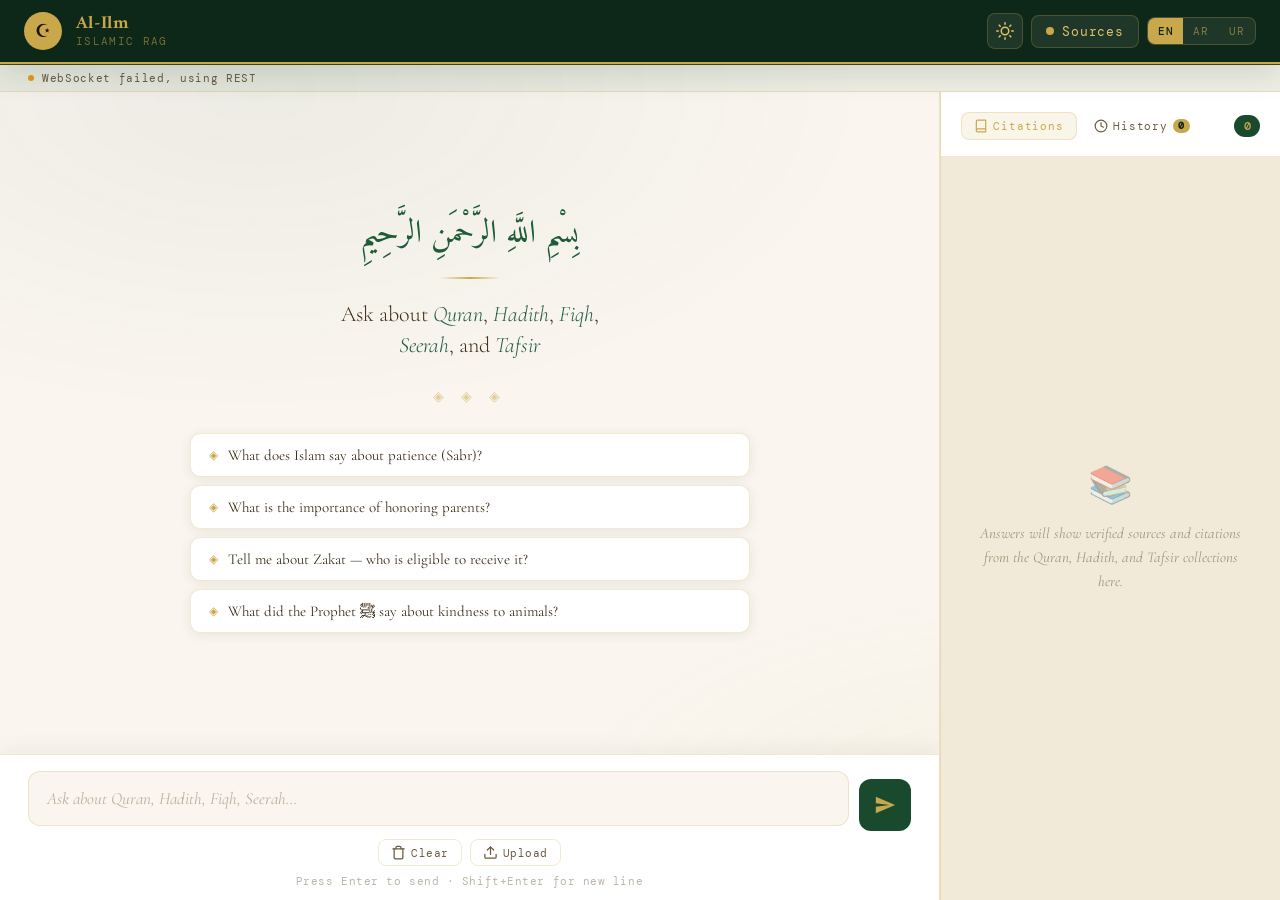
==== frontend/index.html @ 9ed4135e "Complete project fix: all bugs resolved, deploy-ready Backend fixes: - Fix state.py: add missing 'ro" ====
<!DOCTYPE html>
<html lang="en" data-theme="light">
<head>
  <meta charset="UTF-8" />
  <meta name="viewport" content="width=device-width, initial-scale=1.0" />
  <title>Al-Ilm — Islamic Knowledge RAG</title>
  <meta name="description" content="AI-powered Islamic knowledge chatbot grounded in Quran, Hadith, and trusted scholarly sources." />
  <link rel="preconnect" href="https://fonts.googleapis.com" />
  <link rel="preconnect" href="https://fonts.gstatic.com" crossorigin />
  <link href="https://fonts.googleapis.com/css2?family=Amiri:ital,wght@0,400;0,700;1,400&family=Cormorant+Garamond:ital,wght@0,300;0,400;0,500;0,600;0,700;1,300;1,400;1,500&family=DM+Mono:wght@300;400;500&display=swap" rel="stylesheet" />
  <link rel="stylesheet" href="css/style.css" />
</head>
<body>

  <!-- ═══════════════ TOPBAR ═══════════════ -->
  <header class="topbar" role="banner">
    <div class="logo">
      <div class="logo-icon" aria-hidden="true">☪</div>
      <div class="logo-text">
        <span class="logo-main">Al-Ilm</span>
        <span class="logo-sub">Islamic RAG</span>
      </div>
    </div>

    <div class="topbar-right">
      <!-- Dark Mode Toggle -->
      <button class="theme-btn" id="themeToggle" aria-label="Toggle dark mode" title="Toggle theme">
        <svg class="theme-icon-sun" width="18" height="18" viewBox="0 0 24 24" fill="none" stroke="currentColor" stroke-width="2" stroke-linecap="round" stroke-linejoin="round">
          <circle cx="12" cy="12" r="5"/><line x1="12" y1="1" x2="12" y2="3"/><line x1="12" y1="21" x2="12" y2="23"/><line x1="4.22" y1="4.22" x2="5.64" y2="5.64"/><line x1="18.36" y1="18.36" x2="19.78" y2="19.78"/><line x1="1" y1="12" x2="3" y2="12"/><line x1="21" y1="12" x2="23" y2="12"/><line x1="4.22" y1="19.78" x2="5.64" y2="18.36"/><line x1="18.36" y1="5.64" x2="19.78" y2="4.22"/>
        </svg>
        <svg class="theme-icon-moon" width="18" height="18" viewBox="0 0 24 24" fill="none" stroke="currentColor" stroke-width="2" stroke-linecap="round" stroke-linejoin="round" style="display:none">
          <path d="M21 12.79A9 9 0 1 1 11.21 3 7 7 0 0 0 21 12.79z"/>
        </svg>
      </button>

      <!-- Sources Toggle -->
      <button class="sources-toggle-btn" id="sourcesToggleBtn" onclick="toggleSources()" aria-label="Toggle sources panel">
        <span class="sources-dot"></span>
        Sources
      </button>

      <!-- Language Toggle -->
      <div class="lang-toggle" role="group" aria-label="Language selection">
        <button class="lang-btn active" onclick="setLang('en', this)" data-lang="en">EN</button>
        <button class="lang-btn" onclick="setLang('ar', this)" data-lang="ar">AR</button>
        <button class="lang-btn" onclick="setLang('ur', this)" data-lang="ur">UR</button>
      </div>
    </div>
  </header>

  <!-- ═══════════════ SOURCES PANEL ═══════════════ -->
  <div class="sources-panel" id="sourcesPanel">
    <div class="sources-inner">
      <span class="sources-label">Sources</span>
      <label class="source-chip"><input type="checkbox" id="src-quran" checked /><span>Quran</span></label>
      <label class="source-chip"><input type="checkbox" id="src-bukhari" checked /><span>Bukhari</span></label>
      <label class="source-chip"><input type="checkbox" id="src-muslim" /><span>Muslim</span></label>
      <label class="source-chip"><input type="checkbox" id="src-dawud" /><span>Abu Dawud</span></label>
      <label class="source-chip"><input type="checkbox" id="src-tirmidhi" /><span>Tirmidhi</span></label>
      <label class="source-chip"><input type="checkbox" id="src-nasai" /><span>Nasai</span></label>
      <label class="source-chip"><input type="checkbox" id="src-ibnmajah" /><span>Ibn Majah</span></label>
      <label class="source-chip"><input type="checkbox" id="src-tafsir" /><span>Tafsir</span></label>
    </div>
  </div>

  <!-- ═══════════════ STATUS BAR ═══════════════ -->
  <div class="status-bar" id="statusBar">
    <span class="status-dot" id="statusDot"></span>
    <span id="statusText">Connecting to backend…</span>
  </div>

  <!-- ═══════════════ MAIN LAYOUT ═══════════════ -->
  <main class="main">
    <!-- ────── CHAT AREA ────── -->
    <section class="chat-area" aria-label="Chat">
      <div class="chat-messages" id="chatMessages">
        <!-- WELCOME SCREEN -->
        <div class="welcome" id="welcomeScreen">
          <div class="welcome-bismillah">بِسْمِ اللَّهِ الرَّحْمَنِ الرَّحِيمِ</div>
          <div class="welcome-divider"></div>
          <h1 class="welcome-title">
            Ask about <em>Quran</em>, <em>Hadith</em>, <em>Fiqh</em>,<br />
            <em>Seerah</em>, and <em>Tafsir</em>
          </h1>
          <div class="ornament">◈ ◈ ◈</div>

          <div class="welcome-examples">
            <button class="example-q" onclick="useExample(this)">What does Islam say about patience (Sabr)?</button>
            <button class="example-q" onclick="useExample(this)">What is the importance of honoring parents?</button>
            <button class="example-q" onclick="useExample(this)">Tell me about Zakat — who is eligible to receive it?</button>
            <button class="example-q" onclick="useExample(this)">What did the Prophet ﷺ say about kindness to animals?</button>
          </div>
        </div>
      </div>

      <!-- INPUT AREA -->
      <div class="input-area">
        <div class="input-row">
          <div class="input-wrap">
            <textarea id="queryInput" rows="1" placeholder="Ask about Quran, Hadith, Fiqh, Seerah…" onkeydown="handleKey(event)" aria-label="Your question"></textarea>
          </div>
          <button class="send-btn" onclick="sendQuery()" aria-label="Send question">
            <svg viewBox="0 0 24 24" aria-hidden="true"><path d="M2.01 21L23 12 2.01 3 2 10l15 2-15 2z"/></svg>
          </button>
        </div>
        <div class="input-actions">
          <button class="action-btn" id="clearChatBtn" onclick="clearChat()" title="Clear chat">
            <svg width="15" height="15" viewBox="0 0 24 24" fill="none" stroke="currentColor" stroke-width="2" stroke-linecap="round" stroke-linejoin="round"><polyline points="3 6 5 6 21 6"/><path d="M19 6v14a2 2 0 0 1-2 2H7a2 2 0 0 1-2-2V6m3 0V4a2 2 0 0 1 2-2h4a2 2 0 0 1 2 2v2"/></svg>
            Clear
          </button>
          <label class="action-btn upload-btn" for="docUpload" title="Upload Islamic text">
            <svg width="15" height="15" viewBox="0 0 24 24" fill="none" stroke="currentColor" stroke-width="2" stroke-linecap="round" stroke-linejoin="round"><path d="M21 15v4a2 2 0 0 1-2 2H5a2 2 0 0 1-2-2v-4"/><polyline points="17 8 12 3 7 8"/><line x1="12" y1="3" x2="12" y2="15"/></svg>
            Upload
          </label>
          <input type="file" id="docUpload" accept=".pdf,.txt" style="display:none" onchange="uploadDocument(this)" />
        </div>
        <div class="input-hint" id="inputHint">Press Enter to send · Shift+Enter for new line</div>
      </div>
    </section>

    <!-- ────── SIDEBAR ────── -->
    <aside class="citation-sidebar" aria-label="Sources and citations">
      <div class="sidebar-header">
        <div class="sidebar-tabs">
          <button class="sidebar-tab active" id="tabCitationsBtn" onclick="toggleSidebarTab('citations')">
            <svg width="14" height="14" viewBox="0 0 24 24" fill="none" stroke="currentColor" stroke-width="2" stroke-linecap="round" stroke-linejoin="round"><path d="M4 19.5A2.5 2.5 0 0 1 6.5 17H20"/><path d="M6.5 2H20v20H6.5A2.5 2.5 0 0 1 4 19.5v-15A2.5 2.5 0 0 1 6.5 2z"/></svg>
            Citations
          </button>
          <button class="sidebar-tab" id="tabHistoryBtn" onclick="toggleSidebarTab('history')">
            <svg width="14" height="14" viewBox="0 0 24 24" fill="none" stroke="currentColor" stroke-width="2" stroke-linecap="round" stroke-linejoin="round"><circle cx="12" cy="12" r="10"/><polyline points="12 6 12 12 16 14"/></svg>
            History
            <span class="sidebar-tab-badge" id="historyCount">0</span>
          </button>
        </div>          <span class="citation-count" id="citationCount">0</span>
          <button class="sidebar-clear-btn" id="clearHistoryBtn" onclick="clearSearchHistory()" title="Clear history" style="display:none">✕</button>
        </div>

      <!-- Citations tab -->
      <div class="citations-list" id="citationsList">
        <div class="citations-empty" id="citationsEmpty">
          <div class="empty-icon" aria-hidden="true">📚</div>
          <p class="empty-text">Answers will show verified sources and citations from the Quran, Hadith, and Tafsir collections here.</p>
        </div>
      </div>

      <!-- History tab -->
      <div class="citations-list" id="sidebarHistory" style="display:none">
        <div class="citations-empty" id="historyEmpty">
          <div class="empty-icon" aria-hidden="true">🕐</div>
          <p class="empty-text">Your search history will appear here. Click any past query to ask it again.</p>
        </div>
      </div>
    </aside>
  </main>

  <!-- ═══════════════ TOAST ═══════════════ -->
  <div class="toast" id="toast" role="alert" aria-live="polite"></div>

  <!-- ═══════════════ SCRIPTS ═══════════════ -->
  <script>
    // Point frontend to the backend. Empty string = same origin (production).
    // For local dev, change to 'http://localhost:8000'
    window.__API_BASE__ = '';
  </script>
  <script src="js/citations.js"></script>
  <script src="js/app.js"></script>
  <script src="js/search-history.js"></script>
</body>
</html>
---- frontend/css/style.css ----
/* ═══════════════════════════════════════════════
   CSS VARIABLES & RESET — Light & Dark Themes
═══════════════════════════════════════════════ */
:root {
  --green-deep:    #0d2818;
  --green-mid:     #1a4a2e;
  --green-rich:    #1e5c38;
  --green-light:   #2d7a4f;
  --green-subtle:  #e8f2ec;
  --gold:          #c9a84c;
  --gold-light:    #e0c06a;
  --gold-pale:     #f5ead8;
  --cream:         #faf6ef;
  --cream-warm:    #f2ead8;
  --ink:           #1a1208;
  --ink-mid:       #3d2f1a;
  --ink-light:     #6b5a3e;
  --border:        rgba(201, 168, 76, 0.25);
  --border-strong: rgba(201, 168, 76, 0.5);
  --shadow-sm:     0 2px 12px rgba(13, 40, 24, 0.08);
  --shadow-md:     0 8px 32px rgba(13, 40, 24, 0.14);
  --shadow-lg:     0 20px 60px rgba(13, 40, 24, 0.18);
  --radius:        12px;
  --transition:    0.25s cubic-bezier(0.4, 0, 0.2, 1);
  --bg-body:       var(--cream);
  --bg-card:       #ffffff;
  --bg-input:      var(--cream);
  --bg-sidebar:    var(--cream-warm);
  --bg-status:     rgba(26, 74, 46, 0.05);
  --text-primary:  var(--ink);
  --text-secondary: var(--ink-mid);
  --text-muted:    var(--ink-light);
  --bubble-assistant-bg: #ffffff;
  --bubble-assistant-border: var(--border);
  --input-area-bg: #ffffff;
}

[data-theme="dark"] {
  --green-deep:    #081c10;
  --green-mid:     #0f2e1e;
  --green-rich:    #1a5c38;
  --green-light:   #2a8a5a;
  --green-subtle:  #0f2818;
  --gold:          #c9a84c;
  --gold-light:    #d4b55a;
  --gold-pale:     #1a1508;
  --cream:         #11160f;
  --cream-warm:    #0d140e;
  --ink:           #e8e0d0;
  --ink-mid:       #b8a88a;
  --ink-light:     #8a7a5e;
  --border:        rgba(201, 168, 76, 0.15);
  --border-strong: rgba(201, 168, 76, 0.35);
  --shadow-sm:     0 2px 12px rgba(0, 0, 0, 0.3);
  --shadow-md:     0 8px 32px rgba(0, 0, 0, 0.4);
  --shadow-lg:     0 20px 60px rgba(0, 0, 0, 0.5);
  --bg-body:       #0a0e0a;
  --bg-card:       #141a14;
  --bg-input:      #0d120d;
  --bg-sidebar:    #0b100b;
  --bg-status:     rgba(201, 168, 76, 0.05);
  --text-primary:  #e8e0d0;
  --text-secondary: #b8a88a;
  --text-muted:    #7a6a4e;
  --bubble-assistant-bg: #141a14;
  --bubble-assistant-border: rgba(201, 168, 76, 0.15);
  --input-area-bg: #0d120d;
}

*, *::before, *::after {
  box-sizing: border-box;
  margin: 0;
  padding: 0;
}

html {
  font-size: 16px;
  scroll-behavior: smooth;
}

body {
  font-family: 'Cormorant Garamond', Georgia, serif;
  background: var(--bg-body);
  color: var(--text-primary);
  min-height: 100vh;
  display: flex;
  flex-direction: column;
  overflow-x: hidden;
  transition: background 0.3s, color 0.3s;
}

body::before {
  content: '';
  position: fixed;
  inset: 0;
  background:
    radial-gradient(ellipse 80% 60% at 20% 10%, rgba(26,74,46,0.06) 0%, transparent 60%),
    radial-gradient(ellipse 60% 40% at 80% 90%, rgba(201,168,76,0.06) 0%, transparent 60%);
  pointer-events: none;
  z-index: 0;
}

/* ═══════════════════════════════════════════════
   TOPBAR
═══════════════════════════════════════════════ */
.topbar {
  background: var(--green-deep);
  border-bottom: 2px solid var(--gold);
  padding: 0 24px;
  height: 64px;
  display: flex;
  align-items: center;
  justify-content: space-between;
  position: sticky;
  top: 0;
  z-index: 100;
  box-shadow: var(--shadow-md);
}

.logo {
  display: flex;
  align-items: center;
  gap: 14px;
}

.logo-icon {
  width: 38px;
  height: 38px;
  background: var(--gold);
  border-radius: 50%;
  display: flex;
  align-items: center;
  justify-content: center;
  font-size: 18px;
  flex-shrink: 0;
}

.logo-text {
  display: flex;
  flex-direction: column;
  line-height: 1;
}

.logo-main {
  font-family: 'Amiri', serif;
  color: var(--gold);
  font-size: 18px;
  font-weight: 700;
  letter-spacing: 0.02em;
}

.logo-sub {
  color: rgba(201, 168, 76, 0.55);
  font-size: 11px;
  font-family: 'DM Mono', monospace;
  letter-spacing: 0.12em;
  text-transform: uppercase;
  margin-top: 3px;
}

.topbar-right {
  display: flex;
  align-items: center;
  gap: 8px;
}

/* ── Theme toggle ── */
.theme-btn {
  display: flex;
  align-items: center;
  justify-content: center;
  width: 36px;
  height: 36px;
  background: rgba(255, 255, 255, 0.07);
  border: 1px solid var(--border);
  border-radius: 8px;
  color: var(--gold-light);
  cursor: pointer;
  transition: var(--transition);
}

.theme-btn:hover {
  background: rgba(201, 168, 76, 0.12);
  border-color: var(--border-strong);
}

/* ═══════════════════════════════════════════════
   LANGUAGE TOGGLE
═══════════════════════════════════════════════ */
.lang-toggle {
  display: flex;
  background: rgba(255, 255, 255, 0.07);
  border: 1px solid var(--border);
  border-radius: 8px;
  overflow: hidden;
}

.lang-btn {
  padding: 6px 10px;
  font-size: 11px;
  font-family: 'DM Mono', monospace;
  color: rgba(201, 168, 76, 0.6);
  background: transparent;
  border: none;
  cursor: pointer;
  transition: var(--transition);
  letter-spacing: 0.08em;
}

.lang-btn.active {
  background: var(--gold);
  color: var(--green-deep);
  font-weight: 500;
}

.lang-btn:hover:not(.active) {
  color: var(--gold);
}

/* ═══════════════════════════════════════════════
   SOURCES TOGGLE BUTTON
═══════════════════════════════════════════════ */
.sources-toggle-btn {
  display: flex;
  align-items: center;
  gap: 8px;
  background: rgba(255, 255, 255, 0.07);
  border: 1px solid var(--border);
  border-radius: 8px;
  padding: 7px 14px;
  color: var(--gold-light);
  font-size: 13px;
  font-family: 'DM Mono', monospace;
  cursor: pointer;
  transition: var(--transition);
  letter-spacing: 0.06em;
  white-space: nowrap;
}

.sources-toggle-btn:hover {
  background: rgba(201, 168, 76, 0.12);
  border-color: var(--border-strong);
}

.sources-dot {
  width: 8px;
  height: 8px;
  background: var(--gold);
  border-radius: 50%;
  animation: pulse 2s infinite;
}

@keyframes pulse {
  0%, 100% { opacity: 1; transform: scale(1); }
  50%       { opacity: 0.5; transform: scale(0.8); }
}

/* ═══════════════════════════════════════════════
   SOURCES PANEL
═══════════════════════════════════════════════ */
.sources-panel {
  background: var(--green-deep);
  border-bottom: 1px solid var(--border);
  padding: 0 24px;
  max-height: 0;
  overflow: hidden;
  transition: max-height 0.4s cubic-bezier(0.4, 0, 0.2, 1), padding 0.3s;
  position: relative;
  z-index: 1;
}

.sources-panel.open {
  max-height: 200px;
  padding: 16px 24px;
}

.sources-inner {
  display: flex;
  align-items: center;
  gap: 10px;
  flex-wrap: wrap;
}

.sources-label {
  font-family: 'DM Mono', monospace;
  font-size: 11px;
  color: rgba(201, 168, 76, 0.5);
  letter-spacing: 0.12em;
  text-transform: uppercase;
  margin-right: 4px;
  white-space: nowrap;
}

.source-chip {
  display: flex;
  align-items: center;
  gap: 7px;
  background: rgba(255, 255, 255, 0.05);
  border: 1px solid rgba(201, 168, 76, 0.2);
  border-radius: 20px;
  padding: 5px 12px 5px 8px;
  cursor: pointer;
  transition: var(--transition);
  user-select: none;
}

.source-chip input[type="checkbox"] {
  appearance: none;
  -webkit-appearance: none;
  width: 14px;
  height: 14px;
  border: 1.5px solid rgba(201, 168, 76, 0.4);
  border-radius: 3px;
  cursor: pointer;
  position: relative;
  transition: var(--transition);
  flex-shrink: 0;
}

.source-chip input[type="checkbox"]:checked {
  background: var(--gold);
  border-color: var(--gold);
}

.source-chip input[type="checkbox"]:checked::after {
  content: '✓';
  position: absolute;
  top: 50%;
  left: 50%;
  transform: translate(-50%, -50%);
  color: var(--green-deep);
  font-size: 10px;
  font-weight: bold;
  line-height: 1;
}

.source-chip span {
  font-family: 'DM Mono', monospace;
  font-size: 11px;
  color: rgba(201, 168, 76, 0.7);
  letter-spacing: 0.05em;
  transition: var(--transition);
}

.source-chip:hover {
  border-color: var(--border-strong);
  background: rgba(201, 168, 76, 0.08);
}

.source-chip:has(input:checked) {
  border-color: var(--gold);
  background: rgba(201, 168, 76, 0.12);
}

.source-chip:has(input:checked) span {
  color: var(--gold);
}

/* ═══════════════════════════════════════════════
   MAIN LAYOUT
═══════════════════════════════════════════════ */
.main {
  display: grid;
  grid-template-columns: 1fr 340px;
  flex: 1;
  position: relative;
  z-index: 1;
  height: calc(100vh - 64px);
}

/* ═══════════════════════════════════════════════
   CHAT AREA
═══════════════════════════════════════════════ */
.chat-area {
  display: flex;
  flex-direction: column;
  border-right: 1px solid var(--border);
  overflow: hidden;
}

.chat-messages {
  flex: 1;
  overflow-y: auto;
  padding: 32px 28px;
  display: flex;
  flex-direction: column;
  gap: 24px;
  scroll-behavior: smooth;
}

.chat-messages::-webkit-scrollbar { width: 6px; }
.chat-messages::-webkit-scrollbar-track { background: transparent; }
.chat-messages::-webkit-scrollbar-thumb { background: var(--border); border-radius: 3px; }

/* ═══════════════════════════════════════════════
   WELCOME SCREEN
═══════════════════════════════════════════════ */
.welcome {
  display: flex;
  flex-direction: column;
  align-items: center;
  justify-content: center;
  flex: 1;
  text-align: center;
  padding: 48px 24px;
  gap: 20px;
  animation: fadeIn 0.6s ease;
}

@keyframes fadeIn {
  from { opacity: 0; transform: translateY(16px); }
  to   { opacity: 1; transform: translateY(0); }
}

.welcome-bismillah {
  font-family: 'Amiri', serif;
  font-size: 32px;
  color: var(--green-rich);
  direction: rtl;
  line-height: 1.4;
}

.welcome-divider {
  width: 60px;
  height: 2px;
  background: linear-gradient(90deg, transparent, var(--gold), transparent);
}

.welcome-title {
  font-family: 'Cormorant Garamond', serif;
  font-size: 22px;
  font-weight: 300;
  color: var(--text-secondary);
  line-height: 1.4;
  max-width: 480px;
}

.welcome-title em {
  font-style: italic;
  color: var(--green-rich);
}

.ornament {
  text-align: center;
  color: var(--gold);
  font-size: 14px;
  opacity: 0.5;
  letter-spacing: 0.5em;
  padding: 8px 0;
}

.welcome-examples {
  display: flex;
  flex-direction: column;
  gap: 8px;
  width: 100%;
  max-width: 560px;
}

.example-q {
  background: var(--bg-card);
  border: 1px solid var(--border);
  border-radius: 10px;
  padding: 12px 18px;
  text-align: left;
  cursor: pointer;
  font-family: 'Cormorant Garamond', serif;
  font-size: 15px;
  color: var(--text-secondary);
  transition: var(--transition);
  display: flex;
  align-items: center;
  gap: 10px;
  box-shadow: var(--shadow-sm);
}

.example-q::before {
  content: '◈';
  color: var(--gold);
  font-size: 12px;
  flex-shrink: 0;
}

.example-q:hover {
  border-color: var(--gold);
  background: var(--gold-pale);
  color: var(--text-primary);
  transform: translateX(4px);
  box-shadow: var(--shadow-md);
}

/* ═══════════════════════════════════════════════
   MESSAGE BUBBLES
═══════════════════════════════════════════════ */
.msg {
  display: flex;
  flex-direction: column;
  gap: 6px;
  animation: slideIn 0.3s ease;
  max-width: 100%;
}

@keyframes slideIn {
  from { opacity: 0; transform: translateY(8px); }
  to   { opacity: 1; transform: translateY(0); }
}

.msg-user      { align-items: flex-end; }
.msg-assistant { align-items: flex-start; }

.msg-actions {
  display: flex;
  gap: 6px;
  margin-top: 4px;
  opacity: 0;
  transition: opacity 0.2s;
}

.msg:hover .msg-actions {
  opacity: 1;
}

.msg-action-btn {
  background: none;
  border: 1px solid var(--border);
  border-radius: 6px;
  padding: 4px 8px;
  font-size: 11px;
  font-family: 'DM Mono', monospace;
  color: var(--text-muted);
  cursor: pointer;
  transition: var(--transition);
  display: flex;
  align-items: center;
  gap: 4px;
}

.msg-action-btn:hover {
  background: var(--gold-pale);
  border-color: var(--gold);
  color: var(--green-rich);
}

.bubble {
  max-width: 85%;
  padding: 14px 18px;
  border-radius: 16px;
  line-height: 1.7;
  font-size: 16px;
  position: relative;
}

.bubble-user {
  background: var(--green-mid);
  color: #e8f2ec;
  border-radius: 16px 16px 4px 16px;
  font-family: 'Cormorant Garamond', serif;
}

.bubble-assistant {
  background: var(--bubble-assistant-bg);
  border: 1px solid var(--bubble-assistant-border);
  color: var(--text-primary);
  border-radius: 4px 16px 16px 16px;
  box-shadow: var(--shadow-sm);
  font-family: 'Cormorant Garamond', serif;
}

/* Inline citation tag */
.cite-inline {
  display: inline;
  background: rgba(201, 168, 76, 0.15);
  color: var(--green-rich);
  border-radius: 4px;
  padding: 1px 5px;
  font-family: 'DM Mono', monospace;
  font-size: 11px;
  font-weight: 500;
  cursor: pointer;
  border: 1px solid rgba(201, 168, 76, 0.3);
  transition: var(--transition);
  vertical-align: middle;
  white-space: nowrap;
}

.cite-inline:hover {
  background: rgba(201, 168, 76, 0.3);
  border-color: var(--gold);
}

/* Citation validity badge */
.cite-badge {
  display: inline-flex;
  align-items: center;
  gap: 5px;
  padding: 3px 10px;
  border-radius: 20px;
  font-family: 'DM Mono', monospace;
  font-size: 11px;
  letter-spacing: 0.06em;
  font-weight: 500;
  align-self: flex-start;
}

.cite-badge.valid {
  background: rgba(26, 92, 56, 0.1);
  color: var(--green-rich);
  border: 1px solid rgba(26, 92, 56, 0.2);
}

.cite-badge.invalid {
  background: rgba(180, 60, 40, 0.08);
  color: #b43c28;
  border: 1px solid rgba(180, 60, 40, 0.2);
}

.cite-badge::before {
  content: '';
  width: 6px;
  height: 6px;
  border-radius: 50%;
  background: currentColor;
}

/* Arabic / RTL bubble */
.bubble-arabic {
  direction: rtl;
  font-family: 'Amiri', serif;
  font-size: 18px;
  line-height: 2;
  text-align: right;
}

/* ═══════════════════════════════════════════════
   VERSE DISPLAY
═══════════════════════════════════════════════ */
.verse-display {
  margin-top: 12px;
  background: var(--green-subtle);
  border: 1px solid rgba(26, 92, 56, 0.15);
  border-radius: 10px;
  padding: 14px 18px;
  display: flex;
  flex-direction: column;
  gap: 6px;
}

.verse-arabic {
  font-family: 'Amiri', serif;
  font-size: 22px;
  line-height: 1.8;
  color: var(--green-deep);
  direction: rtl;
  text-align: right;
}

[data-theme="dark"] .verse-arabic {
  color: var(--gold-light);
}

.verse-transliteration {
  font-family: 'Cormorant Garamond', serif;
  font-style: italic;
  font-size: 14px;
  color: var(--text-muted);
}

.verse-ref {
  font-family: 'DM Mono', monospace;
  font-size: 11px;
  color: var(--green-light);
  letter-spacing: 0.08em;
}

/* ═══════════════════════════════════════════════
   TYPING INDICATOR
═══════════════════════════════════════════════ */
.typing-indicator {
  display: flex;
  align-items: center;
  gap: 5px;
  padding: 14px 18px;
  background: var(--bubble-assistant-bg);
  border: 1px solid var(--bubble-assistant-border);
  border-radius: 4px 16px 16px 16px;
  box-shadow: var(--shadow-sm);
  align-self: flex-start;
}

.typing-dot {
  width: 7px;
  height: 7px;
  background: var(--green-light);
  border-radius: 50%;
  animation: typing 1.4s infinite;
}

.typing-dot:nth-child(2) { animation-delay: 0.2s; }
.typing-dot:nth-child(3) { animation-delay: 0.4s; }

@keyframes typing {
  0%, 60%, 100% { transform: translateY(0); opacity: 0.4; }
  30%            { transform: translateY(-6px); opacity: 1; }
}

/* ═══════════════════════════════════════════════
   INPUT AREA
═══════════════════════════════════════════════ */
.input-area {
  padding: 16px 28px 12px;
  background: var(--input-area-bg);
  border-top: 1px solid var(--border);
  box-shadow: 0 -4px 20px rgba(13, 40, 24, 0.06);
  transition: background 0.3s;
}

.input-row {
  display: flex;
  gap: 10px;
  align-items: flex-end;
}

.input-wrap { flex: 1; }

#queryInput {
  width: 100%;
  padding: 14px 18px;
  background: var(--bg-input);
  border: 1.5px solid var(--border);
  border-radius: 12px;
  font-family: 'Cormorant Garamond', serif;
  font-size: 17px;
  color: var(--text-primary);
  outline: none;
  resize: none;
  min-height: 52px;
  max-height: 160px;
  line-height: 1.5;
  transition: border-color 0.2s, background 0.3s, color 0.3s;
  overflow-y: auto;
}

#queryInput::placeholder {
  color: rgba(107, 90, 62, 0.45);
  font-style: italic;
}

[data-theme="dark"] #queryInput::placeholder {
  color: rgba(138, 122, 94, 0.5);
}

#queryInput:focus {
  border-color: var(--gold);
  box-shadow: 0 0 0 3px rgba(201, 168, 76, 0.12);
}

.send-btn {
  width: 52px;
  height: 52px;
  background: var(--green-mid);
  border: none;
  border-radius: 12px;
  display: flex;
  align-items: center;
  justify-content: center;
  cursor: pointer;
  transition: var(--transition);
  flex-shrink: 0;
}

.send-btn:hover  { background: var(--green-rich); transform: scale(1.04); }
.send-btn:active { transform: scale(0.97); }

.send-btn svg {
  fill: var(--gold);
  width: 22px;
  height: 22px;
}

/* ── Input action buttons (clear, upload) ── */
.input-actions {
  display: flex;
  gap: 8px;
  margin-top: 8px;
  justify-content: center;
}

.action-btn {
  display: inline-flex;
  align-items: center;
  gap: 5px;
  background: none;
  border: 1px solid var(--border);
  border-radius: 8px;
  padding: 5px 12px;
  font-family: 'DM Mono', monospace;
  font-size: 11px;
  color: var(--text-muted);
  cursor: pointer;
  transition: var(--transition);
  letter-spacing: 0.05em;
}

.action-btn:hover {
  border-color: var(--border-strong);
  background: var(--gold-pale);
  color: var(--green-rich);
}

.upload-btn {
  cursor: pointer;
}

.input-hint {
  margin-top: 8px;
  font-family: 'DM Mono', monospace;
  font-size: 11px;
  color: rgba(107, 90, 62, 0.45);
  text-align: center;
  letter-spacing: 0.05em;
}

[data-theme="dark"] .input-hint {
  color: rgba(138, 122, 94, 0.5);
}

/* ═══════════════════════════════════════════════
   STATUS BAR
═══════════════════════════════════════════════ */
.status-bar {
  padding: 6px 28px;
  background: var(--bg-status);
  border-bottom: 1px solid var(--border);
  display: flex;
  align-items: center;
  gap: 8px;
  font-family: 'DM Mono', monospace;
  font-size: 11px;
  color: var(--text-muted);
  letter-spacing: 0.06em;
  flex-shrink: 0;
  transition: background 0.3s, color 0.3s;
}

.status-dot {
  width: 6px;
  height: 6px;
  border-radius: 50%;
  background: #3ac77a;
  animation: pulse 3s infinite;
  flex-shrink: 0;
}

.status-dot.error {
  background: #e74c3c;
}

.status-dot.warning {
  background: #f39c12;
}

/* ═══════════════════════════════════════════════
   CITATION SIDEBAR
═══════════════════════════════════════════════ */
.citation-sidebar {
  display: flex;
  flex-direction: column;
  background: var(--bg-sidebar);
  border-left: 1px solid var(--border);
  overflow: hidden;
  transition: background 0.3s;
}

.sidebar-header {
  padding: 20px 20px 16px;
  border-bottom: 1px solid var(--border);
  display: flex;
  align-items: center;
  justify-content: space-between;
  flex-shrink: 0;
  background: var(--bg-card);
  transition: background 0.3s;
}

.sidebar-title {
  font-family: 'DM Mono', monospace;
  font-size: 12px;
  letter-spacing: 0.12em;
  text-transform: uppercase;
  color: var(--text-muted);
}

.citation-count {
  background: var(--green-mid);
  color: var(--gold);
  font-family: 'DM Mono', monospace;
  font-size: 12px;
  font-weight: 500;
  padding: 3px 9px;
  border-radius: 20px;
  min-width: 26px;
  text-align: center;
}

.citations-list {
  flex: 1;
  overflow-y: auto;
  padding: 16px;
  display: flex;
  flex-direction: column;
  gap: 10px;
}

.citations-list::-webkit-scrollbar { width: 4px; }
.citations-list::-webkit-scrollbar-track { background: transparent; }
.citations-list::-webkit-scrollbar-thumb { background: var(--border); border-radius: 2px; }

/* ═══════════════════════════════════════════════
   CITATION CARD
═══════════════════════════════════════════════ */
.citation-card {
  background: var(--bg-card);
  border: 1px solid var(--border);
  border-radius: 10px;
  padding: 14px;
  display: flex;
  flex-direction: column;
  gap: 8px;
  box-shadow: var(--shadow-sm);
  transition: var(--transition), background 0.3s;
  animation: cardIn 0.3s ease;
  position: relative;
  overflow: hidden;
}

@keyframes cardIn {
  from { opacity: 0; transform: translateX(12px); }
  to   { opacity: 1; transform: translateX(0); }
}

.citation-card::before {
  content: '';
  position: absolute;
  left: 0;
  top: 0;
  bottom: 0;
  width: 3px;
}

.citation-card.quran::before  { background: var(--green-rich); }
.citation-card.hadith::before { background: var(--gold); }
.citation-card.tafsir::before { background: #7b5ea7; }

.card-source {
  display: flex;
  align-items: center;
  gap: 7px;
}

.card-icon {
  width: 24px;
  height: 24px;
  border-radius: 6px;
  display: flex;
  align-items: center;
  justify-content: center;
  font-size: 12px;
  flex-shrink: 0;
}

.card-icon.quran  { background: rgba(26, 92, 56, 0.12); }
.card-icon.hadith { background: rgba(201, 168, 76, 0.15); }
.card-icon.tafsir { background: rgba(123, 94, 167, 0.12); }

.card-source-label {
  font-family: 'DM Mono', monospace;
  font-size: 10px;
  letter-spacing: 0.1em;
  text-transform: uppercase;
  font-weight: 500;
}

.card-source-label.quran  { color: var(--green-rich); }
.card-source-label.hadith { color: #8a6a1a; }
.card-source-label.tafsir { color: #7b5ea7; }

.card-verified {
  margin-left: auto;
  font-family: 'DM Mono', monospace;
  font-size: 10px;
  letter-spacing: 0.06em;
  padding: 2px 7px;
  border-radius: 10px;
  background: rgba(26, 92, 56, 0.08);
  color: var(--green-rich);
  border: 1px solid rgba(26, 92, 56, 0.15);
}

.card-reference {
  font-family: 'Cormorant Garamond', serif;
  font-size: 15px;
  color: var(--text-primary);
  font-weight: 600;
  line-height: 1.3;
}

.card-raw {
  font-family: 'DM Mono', monospace;
  font-size: 11px;
  color: var(--text-muted);
  background: var(--bg-input);
  padding: 4px 8px;
  border-radius: 5px;
  word-break: break-all;
  transition: background 0.3s, color 0.3s;
}

.card-link {
  display: inline-flex;
  align-items: center;
  gap: 5px;
  font-family: 'DM Mono', monospace;
  font-size: 11px;
  color: var(--green-rich);
  text-decoration: none;
  transition: var(--transition);
  letter-spacing: 0.05em;
}

.card-link:hover { color: var(--green-light); gap: 8px; }
.card-link::after { content: '↗'; font-size: 12px; }

/* ═══════════════════════════════════════════════
   TOAST NOTIFICATION
═══════════════════════════════════════════════ */
.toast {
  position: fixed;
  bottom: 24px;
  left: 50%;
  transform: translateX(-50%);
  background: var(--green-deep);
  color: var(--gold-light);
  padding: 10px 20px;
  border-radius: 10px;
  font-family: 'DM Mono', monospace;
  font-size: 12px;
  letter-spacing: 0.06em;
  z-index: 200;
  opacity: 0;
  transition: opacity 0.3s, transform 0.3s;
  pointer-events: none;
  border: 1px solid var(--border);
  box-shadow: var(--shadow-md);
}

.toast.show {
  opacity: 1;
  transform: translateX(-50%) translateY(0);
  pointer-events: auto;
}

/* ═══════════════════════════════════════════════
   SIDEBAR TABS
═══════════════════════════════════════════════ */
.sidebar-tabs {
  display: flex;
  gap: 4px;
}

.sidebar-tab {
  display: flex;
  align-items: center;
  gap: 5px;
  padding: 6px 12px;
  background: transparent;
  border: 1px solid transparent;
  border-radius: 8px;
  font-family: 'DM Mono', monospace;
  font-size: 11px;
  letter-spacing: 0.08em;
  color: var(--text-muted);
  cursor: pointer;
  transition: var(--transition);
}

.sidebar-tab:hover {
  background: rgba(201, 168, 76, 0.08);
  color: var(--text-secondary);
}

.sidebar-tab.active {
  background: rgba(201, 168, 76, 0.12);
  border-color: var(--border);
  color: var(--gold);
}

.sidebar-tab svg {
  flex-shrink: 0;
}

.sidebar-tab-badge {
  background: var(--gold);
  color: var(--green-deep);
  font-size: 10px;
  font-weight: 600;
  padding: 0 5px;
  border-radius: 8px;
  min-width: 16px;
  text-align: center;
  line-height: 1.4;
}

.sidebar-clear-btn {
  background: none;
  border: 1px solid var(--border);
  border-radius: 6px;
  width: 26px;
  height: 26px;
  display: flex;
  align-items: center;
  justify-content: center;
  color: var(--text-muted);
  cursor: pointer;
  transition: var(--transition);
  font-size: 12px;
}

.sidebar-clear-btn:hover {
  border-color: #b43c28;
  color: #b43c28;
  background: rgba(180, 60, 40, 0.08);
}

/* ═══════════════════════════════════════════════
   HISTORY ITEMS
═══════════════════════════════════════════════ */
.history-item {
  background: var(--bg-card);
  border: 1px solid var(--border);
  border-radius: 10px;
  padding: 12px 14px;
  cursor: pointer;
  transition: var(--transition);
  animation: slideIn 0.3s ease;
  box-shadow: var(--shadow-sm);
}

.history-item:hover {
  border-color: var(--border-strong);
  background: var(--gold-pale);
}

.history-query {
  font-family: 'Cormorant Garamond', serif;
  font-size: 14px;
  color: var(--text-primary);
  line-height: 1.4;
  margin-bottom: 6px;
  display: -webkit-box;
  -webkit-line-clamp: 2;
  -webkit-box-orient: vertical;
  overflow: hidden;
}

.history-meta {
  display: flex;
  align-items: center;
  gap: 8px;
}

.history-time {
  font-family: 'DM Mono', monospace;
  font-size: 10px;
  color: var(--text-muted);
  letter-spacing: 0.06em;
  white-space: nowrap;
}

.history-preview {
  font-family: 'Cormorant Garamond', serif;
  font-size: 12px;
  font-style: italic;
  color: var(--text-muted);
  opacity: 0.7;
  overflow: hidden;
  text-overflow: ellipsis;
  white-space: nowrap;
}

/* ═══════════════════════════════════════════════
   EMPTY STATE
═══════════════════════════════════════════════ */
.citations-empty {
  display: flex;
  flex-direction: column;
  align-items: center;
  justify-content: center;
  flex: 1;
  padding: 40px 20px;
  text-align: center;
  gap: 14px;
  color: var(--text-muted);
}

.empty-icon { font-size: 36px; opacity: 0.4; }

.empty-text {
  font-family: 'Cormorant Garamond', serif;
  font-size: 15px;
  line-height: 1.6;
  font-style: italic;
  opacity: 0.6;
}

/* ═══════════════════════════════════════════════
   UPLOAD PROGRESS
═══════════════════════════════════════════════ */
.upload-progress {
  background: var(--bg-card);
  border: 1px solid var(--border);
  border-radius: 10px;
  padding: 12px 16px;
  display: flex;
  align-items: center;
  gap: 10px;
  font-family: 'DM Mono', monospace;
  font-size: 12px;
  color: var(--text-muted);
  align-self: flex-start;
  animation: slideIn 0.3s ease;
}

.upload-spinner {
  width: 16px;
  height: 16px;
  border: 2px solid var(--border);
  border-top-color: var(--gold);
  border-radius: 50%;
  animation: spin 0.8s linear infinite;
}

@keyframes spin {
  to { transform: rotate(360deg); }
}

/* ═══════════════════════════════════════════════
   UTILITIES
═══════════════════════════════════════════════ */
.hidden    { display: none !important; }
.fade-in   { animation: fadeIn 0.4s ease forwards; }

/* ═══════════════════════════════════════════════
   RESPONSIVE
═══════════════════════════════════════════════ */
@media (max-width: 900px) {
  .main { grid-template-columns: 1fr; }
  .citation-sidebar { display: none; }
}

@media (max-width: 768px) {
  .topbar {
    padding: 0 16px;
    height: 56px;
  }

  .lang-btn {
    padding: 4px 8px;
    font-size: 10px;
  }

  .sources-toggle-btn {
    padding: 5px 10px;
    font-size: 12px;
  }

  .sources-toggle-btn .sources-dot {
    display: none;
  }

  .chat-messages {
    padding: 20px 16px;
  }

  .input-area {
    padding: 12px 16px;
  }

  .welcome-title {
    font-size: 18px;
  }

  .welcome-bismillah {
    font-size: 24px;
  }

  .bubble {
    max-width: 92%;
    font-size: 15px;
    padding: 12px 14px;
  }

  .topbar-right {
    gap: 6px;
  }

  .logo-sub {
    display: none;
  }
}

@media (max-width: 480px) {
  .topbar-right .lang-btn {
    padding: 3px 6px;
    font-size: 9px;
  }

  .logo-main {
    font-size: 15px;
  }

  .logo-icon {
    width: 32px;
    height: 32px;
    font-size: 14px;
  }
}
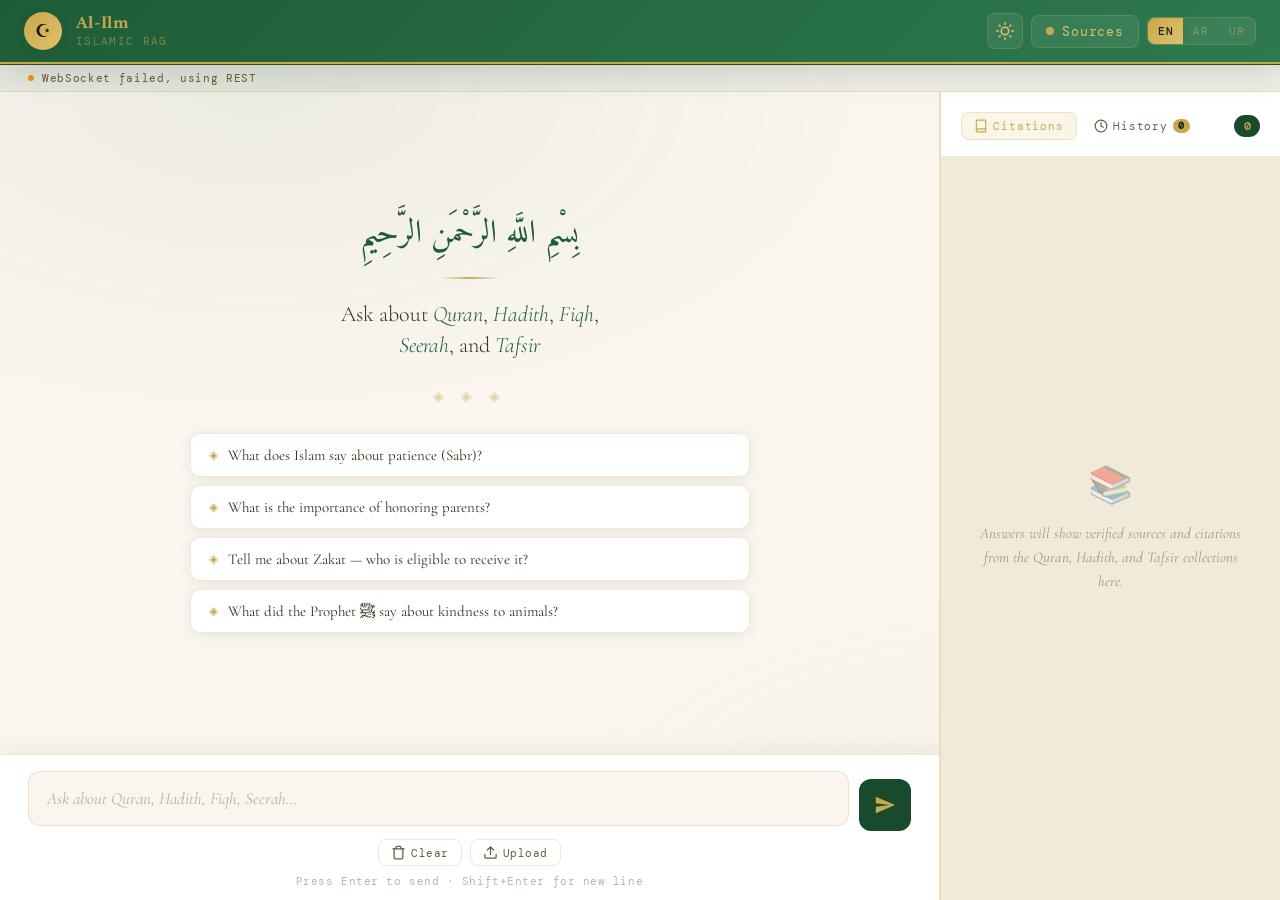
==== commit 9e4ee694: "feat: Add multi-tenant auth, modular API, database models, and middleware" ====
--- a/frontend/index.html
+++ b/frontend/index.html
@@ -7,7 +7,7 @@
   <meta name="description" content="AI-powered Islamic knowledge chatbot grounded in Quran, Hadith, and trusted scholarly sources." />
   <link rel="preconnect" href="https://fonts.googleapis.com" />
   <link rel="preconnect" href="https://fonts.gstatic.com" crossorigin />
-  <link href="https://fonts.googleapis.com/css2?family=Amiri:ital,wght@0,400;0,700;1,400&family=Cormorant+Garamond:ital,wght@0,300;0,400;0,500;0,600;0,700;1,300;1,400;1,500&family=DM+Mono:wght@300;400;500&display=swap" rel="stylesheet" />
+  <link href="https://fonts.googleapis.com/css2?family=Amiri:ital,wght@0,400;0,700;1,400&family=Cormorant+Garamond:ital,wght@0,300;0,400;0,500;0,600;0,700;1,300;1,400;1,500&family=DM+Mono:wght@300;400;500&family=Noto+Nastaliq+Urdu:wght@400;500;600;700&display=swap" rel="stylesheet" />
   <link rel="stylesheet" href="css/style.css" />
 </head>
 <body>
@@ -131,9 +131,10 @@
             History
             <span class="sidebar-tab-badge" id="historyCount">0</span>
           </button>
-        </div>          <span class="citation-count" id="citationCount">0</span>
-          <button class="sidebar-clear-btn" id="clearHistoryBtn" onclick="clearSearchHistory()" title="Clear history" style="display:none">✕</button>
         </div>
+        <span class="citation-count" id="citationCount">0</span>
+        <button class="sidebar-clear-btn" id="clearHistoryBtn" onclick="clearSearchHistory()" title="Clear history" style="display:none">✕</button>
+      </div>
 
       <!-- Citations tab -->
       <div class="citations-list" id="citationsList">
@@ -159,7 +160,6 @@
   <!-- ═══════════════ SCRIPTS ═══════════════ -->
   <script>
     // Point frontend to the backend. Empty string = same origin (production).
-    // For local dev, change to 'http://localhost:8000'
     window.__API_BASE__ = '';
   </script>
   <script src="js/citations.js"></script>
--- a/frontend/css/style.css
+++ b/frontend/css/style.css
@@ -33,6 +33,14 @@
   --bubble-assistant-bg: #ffffff;
   --bubble-assistant-border: var(--border);
   --input-area-bg: #ffffff;
+
+  /* Enhanced UI Variables */
+  --glass-bg:      rgba(255, 255, 255, 0.6);
+  --glass-border:  rgba(255, 255, 255, 0.3);
+  --accent-gradient: linear-gradient(135deg, var(--green-rich), var(--green-light));
+  --gold-gradient:   linear-gradient(135deg, var(--gold), var(--gold-light));
+  --transition-fast: 0.15s ease;
+  --transition-slow: 0.4s cubic-bezier(0.4, 0, 0.2, 1);
 }
 
 [data-theme="dark"] {
@@ -87,6 +95,46 @@
   flex-direction: column;
   overflow-x: hidden;
   transition: background 0.3s, color 0.3s;
+  position: relative;
+  overflow-y: auto;
+}
+
+/* Enhanced background with subtle animated patterns */
+body::before {
+  content: '';
+  position: fixed;
+  inset: 0;
+  background:
+    radial-gradient(ellipse 80% 60% at 20% 10%, rgba(26,74,46,0.06) 0%, transparent 60%),
+    radial-gradient(ellipse 60% 40% at 80% 90%, rgba(201,168,76,0.06) 0%, transparent 60%);
+  pointer-events: none;
+  z-index: -1;
+  animation: backgroundShift 15s ease-in-out infinite;
+}
+
+body::after {
+  content: '';
+  position: fixed;
+  inset: 0;
+  background-image:
+    url("data:image/svg+xml,%3Csvg width='60' height='60' viewBox='0 0 60 60' xmlns='http://www.w3.org/2000/svg'%3E%3Cg fill='none' fill-rule='evenodd'%3E%3Cg fill='%23%23c9a84c' fill-opacity='0.03'%3E%3Cpath d='M36 34v-4h-2v4h-4v2h4v4h2v-4h4v-2h-4zm0-30V0h-2v4h-4v2h4v4h2V6h4V4h-4v-4h-2zm6 12h-4v4h-4v2h4v4h2v-4h4v-2h-4zm0 18v-4h-2v4h-4v2h4v4h2v-4h4v-2h-4z'/%3E%3C/g%3E%3C/g%3E%3C/svg%3E");
+  pointer-events: none;
+  z-index: -2;
+  opacity: 0;
+  transition: opacity 0.5s ease;
+}
+
+body:hover::after {
+  opacity: 1;
+}
+
+@keyframes backgroundShift {
+  0%, 100% {
+    transform: translateY(0) rotate(0deg);
+  }
+  50% {
+    transform: translateY(-20px) rotate(2deg);
+  }
 }
 
 body::before {
@@ -115,6 +163,25 @@
   top: 0;
   z-index: 100;
   box-shadow: var(--shadow-md);
+  background: var(--accent-gradient);
+  position: relative;
+  overflow: hidden;
+}
+
+.topbar::before {
+  content: '';
+  position: absolute;
+  inset: 0;
+  background:
+    radial-gradient(circle at 20% 30%, rgba(255,255,255,0.1) 0%, transparent 20%),
+    radial-gradient(circle at 80% 70%, rgba(255,255,255,0.1) 0%, transparent 20%);
+  pointer-events: none;
+  opacity: 0;
+  transition: opacity 0.6s ease;
+}
+
+.topbar:hover::before {
+  opacity: 1;
 }
 
 .logo {
@@ -126,13 +193,38 @@
 .logo-icon {
   width: 38px;
   height: 38px;
-  background: var(--gold);
+  background: var(--gold-gradient);
   border-radius: 50%;
   display: flex;
   align-items: center;
   justify-content: center;
   font-size: 18px;
   flex-shrink: 0;
+  box-shadow: var(--shadow-sm);
+  transition: var(--transition);
+  position: relative;
+  overflow: hidden;
+}
+
+.logo-icon::before {
+  content: '';
+  position: absolute;
+  inset: 0;
+  background:
+    radial-gradient(circle at 30% 30%, rgba(255,255,255,0.3) 0%, transparent 30%),
+    radial-gradient(circle at 70% 70%, rgba(255,255,255,0.3) 0%, transparent 30%);
+  pointer-events: none;
+  opacity: 0;
+  transition: opacity 0.4s ease;
+}
+
+.logo-icon:hover::before {
+  opacity: 1;
+}
+
+.logo-icon:hover {
+  transform: rotate(5deg) scale(1.05);
+  box-shadow: var(--shadow-md);
 }
 
 .logo-text {
@@ -177,11 +269,30 @@
   color: var(--gold-light);
   cursor: pointer;
   transition: var(--transition);
+  position: relative;
+  overflow: hidden;
+}
+
+.theme-btn::before {
+  content: '';
+  position: absolute;
+  inset: 0;
+  background:
+    radial-gradient(circle at 30% 30%, rgba(255,255,255,0.3) 0%, transparent 30%),
+    radial-gradient(circle at 70% 70%, rgba(255,255,255,0.3) 0%, transparent 30%);
+  pointer-events: none;
+  opacity: 0;
+  transition: opacity 0.4s ease;
+}
+
+.theme-btn:hover::before {
+  opacity: 1;
 }
 
 .theme-btn:hover {
   background: rgba(201, 168, 76, 0.12);
   border-color: var(--border-strong);
+  transform: rotate(10deg);
 }
 
 /* ═══════════════════════════════════════════════
@@ -205,16 +316,40 @@
   cursor: pointer;
   transition: var(--transition);
   letter-spacing: 0.08em;
+  position: relative;
+  overflow: hidden;
+}
+
+.lang-btn::before {
+  content: '';
+  position: absolute;
+  inset: 0;
+  background:
+    radial-gradient(circle at 30% 30%, rgba(255,255,255,0.2) 0%, transparent 30%),
+    radial-gradient(circle at 70% 70%, rgba(255,255,255,0.2) 0%, transparent 30%);
+  pointer-events: none;
+  opacity: 0;
+  transition: opacity 0.4s ease;
+}
+
+.lang-btn:hover::before {
+  opacity: 1;
 }
 
 .lang-btn.active {
-  background: var(--gold);
+  background: var(--gold-gradient);
   color: var(--green-deep);
   font-weight: 500;
+  box-shadow: var(--shadow-sm);
 }
 
 .lang-btn:hover:not(.active) {
   color: var(--gold);
+  transform: translateY(-2px);
+}
+
+.lang-btn.active:hover {
+  transform: translateY(-2px) scale(1.05);
 }
 
 /* ═══════════════════════════════════════════════
@@ -235,11 +370,30 @@
   transition: var(--transition);
   letter-spacing: 0.06em;
   white-space: nowrap;
+  position: relative;
+  overflow: hidden;
+}
+
+.sources-toggle-btn::before {
+  content: '';
+  position: absolute;
+  inset: 0;
+  background:
+    radial-gradient(circle at 30% 30%, rgba(255,255,255,0.2) 0%, transparent 30%),
+    radial-gradient(circle at 70% 70%, rgba(255,255,255,0.2) 0%, transparent 30%);
+  pointer-events: none;
+  opacity: 0;
+  transition: opacity 0.4s ease;
+}
+
+.sources-toggle-btn:hover::before {
+  opacity: 1;
 }
 
 .sources-toggle-btn:hover {
   background: rgba(201, 168, 76, 0.12);
   border-color: var(--border-strong);
+  transform: translateY(-2px);
 }
 
 .sources-dot {
@@ -248,6 +402,24 @@
   background: var(--gold);
   border-radius: 50%;
   animation: pulse 2s infinite;
+  position: relative;
+  overflow: hidden;
+}
+
+.sources-dot::before {
+  content: '';
+  position: absolute;
+  inset: 0;
+  background:
+    radial-gradient(circle at 30% 30%, rgba(255,255,255,0.3) 0%, transparent 30%),
+    radial-gradient(circle at 70% 70%, rgba(255,255,255,0.3) 0%, transparent 30%);
+  pointer-events: none;
+  opacity: 0;
+  transition: opacity 0.4s ease;
+}
+
+.sources-dot:hover::before {
+  opacity: 1;
 }
 
 @keyframes pulse {
@@ -548,6 +720,31 @@
   line-height: 1.7;
   font-size: 16px;
   position: relative;
+  box-shadow: var(--shadow-sm);
+  transition: var(--transition);
+  position: relative;
+  overflow: hidden;
+}
+
+.bubble::before {
+  content: '';
+  position: absolute;
+  inset: 0;
+  background:
+    radial-gradient(circle at 20% 30%, rgba(255,255,255,0.1) 0%, transparent 20%),
+    radial-gradient(circle at 80% 70%, rgba(255,255,255,0.1) 0%, transparent 20%);
+  pointer-events: none;
+  opacity: 0;
+  transition: opacity 0.4s ease;
+}
+
+.bubble:hover::before {
+  opacity: 1;
+}
+
+.bubble:hover {
+  transform: translateY(-2px);
+  box-shadow: var(--shadow-md);
 }
 
 .bubble-user {
@@ -555,6 +752,25 @@
   color: #e8f2ec;
   border-radius: 16px 16px 4px 16px;
   font-family: 'Cormorant Garamond', serif;
+  position: relative;
+  overflow: hidden;
+  background: var(--accent-gradient);
+}
+
+.bubble-user::before {
+  content: '';
+  position: absolute;
+  inset: 0;
+  background:
+    radial-gradient(circle at 20% 30%, rgba(255,255,255,0.1) 0%, transparent 20%),
+    radial-gradient(circle at 80% 70%, rgba(255,255,255,0.1) 0%, transparent 20%);
+  pointer-events: none;
+  opacity: 0;
+  transition: opacity 0.4s ease;
+}
+
+.bubble-user:hover::before {
+  opacity: 1;
 }
 
 .bubble-assistant {
@@ -564,6 +780,26 @@
   border-radius: 4px 16px 16px 16px;
   box-shadow: var(--shadow-sm);
   font-family: 'Cormorant Garamond', serif;
+  position: relative;
+  overflow: hidden;
+  background: var(--glass-bg);
+  border: 1px solid var(--glass-border);
+}
+
+.bubble-assistant::before {
+  content: '';
+  position: absolute;
+  inset: 0;
+  background:
+    radial-gradient(circle at 20% 30%, rgba(255,255,255,0.2) 0%, transparent 20%),
+    radial-gradient(circle at 80% 70%, rgba(255,255,255,0.2) 0%, transparent 20%);
+  pointer-events: none;
+  opacity: 0;
+  transition: opacity 0.4s ease;
+}
+
+.bubble-assistant:hover::before {
+  opacity: 1;
 }
 
 /* Inline citation tag */
@@ -581,11 +817,30 @@
   transition: var(--transition);
   vertical-align: middle;
   white-space: nowrap;
+  position: relative;
+  overflow: hidden;
+}
+
+.cite-inline::before {
+  content: '';
+  position: absolute;
+  inset: 0;
+  background:
+    radial-gradient(circle at 30% 30%, rgba(255,255,255,0.2) 0%, transparent 30%),
+    radial-gradient(circle at 70% 70%, rgba(255,255,255,0.2) 0%, transparent 30%);
+  pointer-events: none;
+  opacity: 0;
+  transition: opacity 0.4s ease;
+}
+
+.cite-inline:hover::before {
+  opacity: 1;
 }
 
 .cite-inline:hover {
   background: rgba(201, 168, 76, 0.3);
   border-color: var(--gold);
+  transform: scale(1.1);
 }
 
 /* Citation validity badge */
@@ -620,6 +875,133 @@
   height: 6px;
   border-radius: 50%;
   background: currentColor;
+}
+
+/* ═══════════════════════════════════════════════
+   ENHANCED META ROW (confidence + verification)
+═══════════════════════════════════════════════ */
+.meta-row {
+  display: flex;
+  align-items: center;
+  gap: 10px;
+  flex-wrap: wrap;
+}
+
+.confidence-indicator {
+  display: flex;
+  align-items: center;
+  gap: 6px;
+}
+
+.confidence-bar {
+  width: 60px;
+  height: 4px;
+  background: var(--border);
+  border-radius: 2px;
+  overflow: hidden;
+}
+
+.confidence-fill {
+  height: 100%;
+  background: var(--green-rich);
+  border-radius: 2px;
+  transition: width 0.5s ease;
+}
+
+.confidence-label {
+  font-family: 'DM Mono', monospace;
+  font-size: 10px;
+  color: var(--text-muted);
+  letter-spacing: 0.04em;
+}
+
+/* Verification row */
+.verification-row {
+  display: flex;
+  align-items: center;
+  gap: 8px;
+  margin-top: 4px;
+}
+
+.verification-badge {
+  font-family: 'DM Mono', monospace;
+  font-size: 10px;
+  letter-spacing: 0.04em;
+  padding: 2px 8px;
+  border-radius: 10px;
+}
+
+.verification-badge.passed {
+  background: rgba(26, 92, 56, 0.08);
+  color: var(--green-rich);
+  border: 1px solid rgba(26, 92, 56, 0.15);
+}
+
+.verification-badge.failed {
+  background: rgba(180, 60, 40, 0.06);
+  color: #b43c28;
+  border: 1px solid rgba(180, 60, 40, 0.15);
+}
+
+/* Source type tags */
+.source-types {
+  display: flex;
+  gap: 4px;
+  flex-wrap: wrap;
+}
+
+.source-type-tag {
+  font-family: 'DM Mono', monospace;
+  font-size: 9px;
+  letter-spacing: 0.06em;
+  padding: 1px 6px;
+  border-radius: 8px;
+  text-transform: capitalize;
+}
+
+.source-type-tag.quran {
+  background: rgba(26, 92, 56, 0.1);
+  color: var(--green-rich);
+  border: 1px solid rgba(26, 92, 56, 0.2);
+}
+
+.source-type-tag.hadith,
+.source-type-tag.bukhari,
+.source-type-tag.muslim,
+.source-type-tag.dawud,
+.source-type-tag.tirmidhi,
+.source-type-tag.nasai,
+.source-type-tag.ibnmajah {
+  background: rgba(201, 168, 76, 0.12);
+  color: #8a6a1a;
+  border: 1px solid rgba(201, 168, 76, 0.25);
+}
+
+.source-type-tag.tafsir,
+.source-type-tag.scholarly_opinion {
+  background: rgba(123, 94, 167, 0.1);
+  color: #7b5ea7;
+  border: 1px solid rgba(123, 94, 167, 0.2);
+}
+
+.source-type-tag.none,
+.source-type-tag.retrieved_context {
+  background: rgba(107, 90, 62, 0.08);
+  color: var(--ink-light);
+  border: 1px solid var(--border);
+}
+
+/* Safety notice */
+.safety-notice {
+  margin-top: 8px;
+  padding: 8px 12px;
+  background: rgba(201, 168, 76, 0.08);
+  border: 1px solid rgba(201, 168, 76, 0.2);
+  border-radius: 8px;
+  font-family: 'DM Mono', monospace;
+  font-size: 10px;
+  color: #8a6a1a;
+  letter-spacing: 0.04em;
 }
 
 /* Arabic / RTL bubble */
@@ -631,6 +1013,22 @@
   text-align: right;
 }
 
+/* Urdu / RTL bubble (Phase 4) */
+.bubble-urdu {
+  direction: rtl;
+  font-family: 'Noto Nastaliq Urdu', 'Amiri', serif;
+  font-size: 17px;
+  line-height: 2.4;
+  text-align: right;
+  letter-spacing: 0;
+}
+
+/* Assistant bubble RTL override */
+.msg-assistant .bubble-arabic,
+.msg-assistant .bubble-urdu {
+  border-radius: 16px 16px 16px 4px;
+}
+
 /* ═══════════════════════════════════════════════
    VERSE DISPLAY
 ═══════════════════════════════════════════════ */
@@ -670,6 +1068,128 @@
   font-size: 11px;
   color: var(--green-light);
   letter-spacing: 0.08em;
+}
+
+/* ═══ VERSE TRIPLET — Arabic + English + Urdu ═══ */
+.verse-triplet-wrapper {
+  margin-top: 10px;
+}
+
+.verse-triplet {
+  display: grid;
+  grid-template-columns: 1fr 1fr 1fr;
+  gap: 10px;
+  background: var(--green-subtle);
+  border: 1px solid rgba(26, 92, 56, 0.12);
+  border-radius: 10px;
+  padding: 12px;
+  transition: opacity 0.3s ease;
+}
+
+.verse-col {
+  display: flex;
+  flex-direction: column;
+  gap: 5px;
+  padding: 8px;
+  background: rgba(255, 255, 255, 0.5);
+  border-radius: 8px;
+}
+
+[data-theme="dark"] .verse-col {
+  background: rgba(20, 26, 20, 0.6);
+}
+
+.verse-lang-label {
+  font-family: 'DM Mono', monospace;
+  font-size: 10px;
+  letter-spacing: 0.1em;
+  text-transform: uppercase;
+  color: var(--text-muted);
+  border-bottom: 1px solid var(--border);
+  padding-bottom: 4px;
+}
+
+.verse-col .verse-text {
+  font-size: 14px;
+  line-height: 1.7;
+  color: var(--text);
+}
+
+.verse-col-arabic .verse-text {
+  font-family: 'Amiri', serif;
+  font-size: 20px;
+  line-height: 2;
+  color: var(--green-deep);
+  direction: rtl;
+  text-align: right;
+}
+
+[data-theme="dark"] .verse-col-arabic .verse-text {
+  color: var(--gold-light);
+}
+
+.verse-col-urdu .verse-text {
+  font-family: 'Noto Nastaliq Urdu', 'Amiri', serif;
+  font-size: 16px;
+  line-height: 2.2;
+  direction: rtl;
+  text-align: right;
+}
+
+.verse-triplet-ref {
+  font-family: 'DM Mono', monospace;
+  font-size: 11px;
+  color: var(--green-light);
+  letter-spacing: 0.08em;
+  margin-top: 6px;
+  padding-left: 4px;
+}
+
+/* ═══ FOLLOW-UP QUESTION CHIPS ═══ */
+.followup-chips {
+  display: flex;
+  flex-wrap: wrap;
+  gap: 8px;
+  margin-top: 10px;
+  padding: 0 4px;
+}
+
+.followup-chip {
+  background: var(--gold-pale, #fdf6e3);
+  border: 1px solid var(--border);
+  border-radius: 20px;
+  padding: 6px 14px;
+  font-family: 'Cormorant Garamond', serif;
+  font-size: 13px;
+  color: var(--green-rich, #0d2818);
+  cursor: pointer;
+  transition: all 0.2s ease;
+  text-align: left;
+}
+
+.followup-chip:hover {
+  background: var(--gold, #c9a84c);
+  color: var(--green-deep, #0d2818);
+  border-color: var(--gold, #c9a84c);
+  transform: translateY(-1px);
+  box-shadow: 0 2px 8px rgba(201, 168, 76, 0.2);
+}
+
+[data-theme="dark"] .followup-chip {
+  background: rgba(201, 168, 76, 0.1);
+  color: var(--gold-light);
+}
+
+[data-theme="dark"] .followup-chip:hover {
+  background: var(--gold, #c9a84c);
+  color: var(--green-deep, #0d2818);
+}
+
+/* ═══ RESPONSIVE ═══ */
+@media (max-width: 768px) {
+  .verse-triplet {
+    grid-template-columns: 1fr;
+  }
 }
 
 /* ═══════════════════════════════════════════════
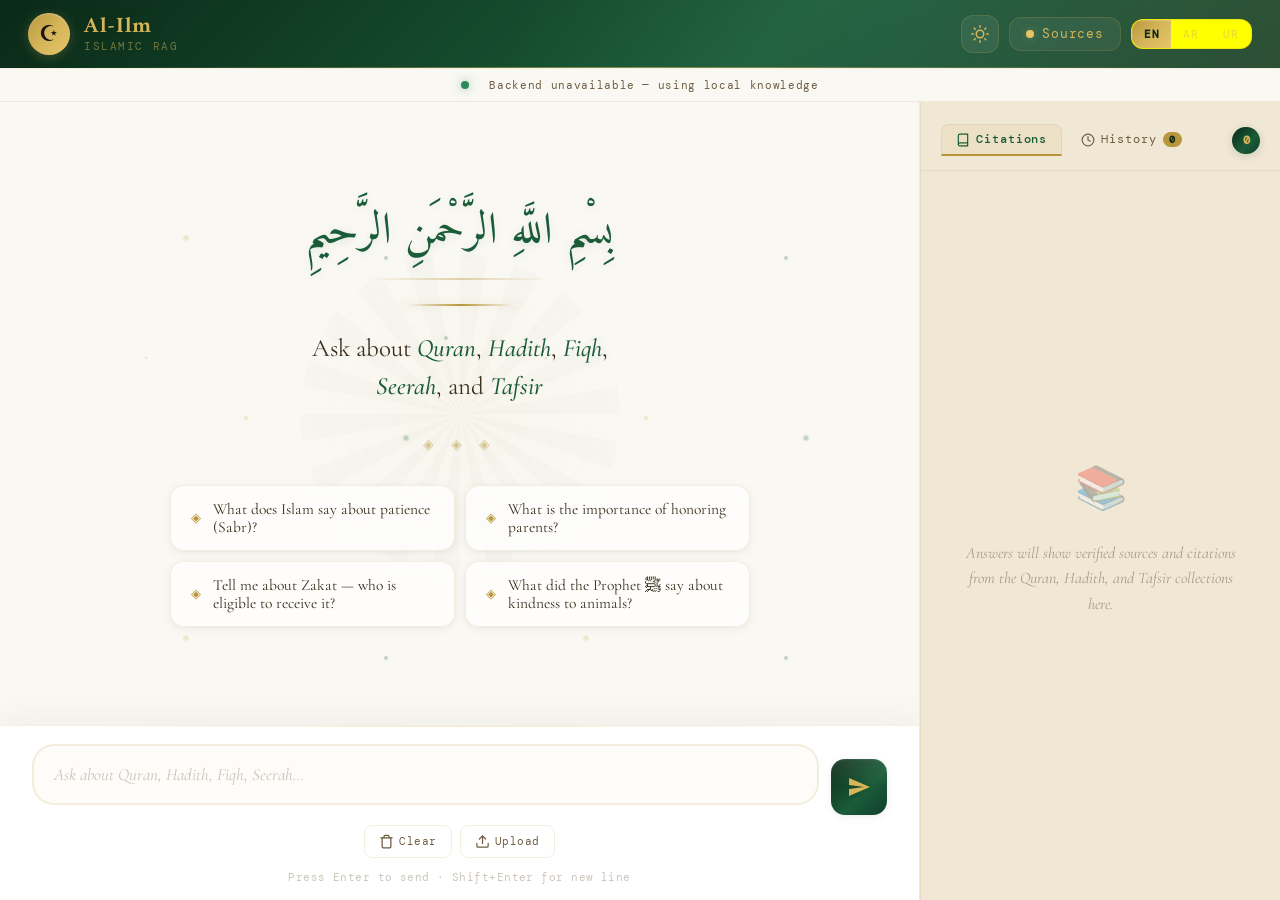
==== commit c8a07d69: "1st-opencode" ====
--- a/frontend/index.html
+++ b/frontend/index.html
@@ -11,6 +11,7 @@
   <link rel="stylesheet" href="css/style.css" />
 </head>
 <body>
+  <div class="bg-pattern" aria-hidden="true"></div>
 
   <!-- ═══════════════ TOPBAR ═══════════════ -->
   <header class="topbar" role="banner">
--- a/frontend/css/style.css
+++ b/frontend/css/style.css
@@ -1,78 +1,75 @@
-/* ═══════════════════════════════════════════════
-   CSS VARIABLES & RESET — Light & Dark Themes
-═══════════════════════════════════════════════ */
+/* ═══════════════════════════════════════════════════════════════
+   Al-Ilm — Illuminated Manuscript Design System
+   Premium Islamic aesthetic · CSS-only · Light & Dark themes
+   ═══════════════════════════════════════════════════════════════ */
+
 :root {
-  --green-deep:    #0d2818;
-  --green-mid:     #1a4a2e;
-  --green-rich:    #1e5c38;
-  --green-light:   #2d7a4f;
-  --green-subtle:  #e8f2ec;
-  --gold:          #c9a84c;
-  --gold-light:    #e0c06a;
-  --gold-pale:     #f5ead8;
-  --cream:         #faf6ef;
-  --cream-warm:    #f2ead8;
-  --ink:           #1a1208;
-  --ink-mid:       #3d2f1a;
-  --ink-light:     #6b5a3e;
-  --border:        rgba(201, 168, 76, 0.25);
-  --border-strong: rgba(201, 168, 76, 0.5);
-  --shadow-sm:     0 2px 12px rgba(13, 40, 24, 0.08);
-  --shadow-md:     0 8px 32px rgba(13, 40, 24, 0.14);
-  --shadow-lg:     0 20px 60px rgba(13, 40, 24, 0.18);
-  --radius:        12px;
-  --transition:    0.25s cubic-bezier(0.4, 0, 0.2, 1);
-  --bg-body:       var(--cream);
-  --bg-card:       #ffffff;
-  --bg-input:      var(--cream);
-  --bg-sidebar:    var(--cream-warm);
-  --bg-status:     rgba(26, 74, 46, 0.05);
-  --text-primary:  var(--ink);
-  --text-secondary: var(--ink-mid);
-  --text-muted:    var(--ink-light);
+  /* ── Brand palette: emerald & antique gold ── */
+  --green-deep:      #0a2918;
+  --green-mid:       #0f3d2e;
+  --green-rich:      #1a5c38;
+  --green-light:     #2d8a5a;
+  --green-glow:     rgba(26, 92, 56, 0.35);
+  --green-subtle:    #e8f2ec;
+
+  --gold:            #b8963c;
+  --gold-light:      #d4b55a;
+  --gold-bright:     #e8c468;
+  --gold-pale:       #f5ead8;
+  --gold-warm:       #e8d4a0;
+  --gold-glow:      rgba(212, 181, 90, 0.4);
+
+  /* ── Surface palette ── */
+  --cream:           #faf8f3;
+  --cream-warm:      #f0e8d4;
+  --parchment:       #f7f0df;
+  --ink:             #1c1610;
+  --ink-mid:         #3a2e1c;
+  --ink-light:       #6e5d42;
+  --ink-faint:       rgba(107, 90, 62, 0.35);
+
+  /* ── Borders & shadows ── */
+  --border:          rgba(184, 150, 60, 0.15);
+  --border-strong:   rgba(184, 150, 60, 0.32);
+  --border-glow:     rgba(212, 181, 90, 0.5);
+  --shadow-sm:       0 2px 10px rgba(10, 41, 24, 0.06), 0 1px 3px rgba(10, 41, 24, 0.04);
+  --shadow-md:       0 8px 32px rgba(10, 41, 24, 0.10), 0 2px 8px rgba(10, 41, 24, 0.06);
+  --shadow-lg:       0 16px 56px rgba(10, 41, 24, 0.14), 0 4px 16px rgba(10, 41, 24, 0.08);
+  --shadow-glow:     0 0 24px rgba(212, 181, 90, 0.15);
+  --shadow-glow-lg:  0 0 40px rgba(212, 181, 90, 0.25);
+
+  /* ── Shape & motion ── */
+  --radius-sm:       8px;
+  --radius:          14px;
+  --radius-lg:       22px;
+  --radius-pill:     999px;
+  --transition:      0.28s cubic-bezier(0.4, 0, 0.2, 1);
+  --transition-fast: 0.16s cubic-bezier(0.4, 0, 0.2, 1);
+  --transition-bounce: 0.4s cubic-bezier(0.34, 1.56, 0.64, 1);
+
+  /* ── Semantic surfaces ── */
+  --bg-body:         var(--cream);
+  --bg-card:         #ffffff;
+  --bg-input:        #fdfcf9;
+  --bg-sidebar:      var(--cream-warm);
+  --bg-status:       rgba(15, 61, 46, 0.03);
+  --text-primary:    var(--ink);
+  --text-secondary:  var(--ink-mid);
+  --text-muted:      var(--ink-light);
+
   --bubble-assistant-bg: #ffffff;
-  --bubble-assistant-border: var(--border);
-  --input-area-bg: #ffffff;
-
-  /* Enhanced UI Variables */
-  --glass-bg:      rgba(255, 255, 255, 0.6);
-  --glass-border:  rgba(255, 255, 255, 0.3);
-  --accent-gradient: linear-gradient(135deg, var(--green-rich), var(--green-light));
-  --gold-gradient:   linear-gradient(135deg, var(--gold), var(--gold-light));
-  --transition-fast: 0.15s ease;
-  --transition-slow: 0.4s cubic-bezier(0.4, 0, 0.2, 1);
-}
-
-[data-theme="dark"] {
-  --green-deep:    #081c10;
-  --green-mid:     #0f2e1e;
-  --green-rich:    #1a5c38;
-  --green-light:   #2a8a5a;
-  --green-subtle:  #0f2818;
-  --gold:          #c9a84c;
-  --gold-light:    #d4b55a;
-  --gold-pale:     #1a1508;
-  --cream:         #11160f;
-  --cream-warm:    #0d140e;
-  --ink:           #e8e0d0;
-  --ink-mid:       #b8a88a;
-  --ink-light:     #8a7a5e;
-  --border:        rgba(201, 168, 76, 0.15);
-  --border-strong: rgba(201, 168, 76, 0.35);
-  --shadow-sm:     0 2px 12px rgba(0, 0, 0, 0.3);
-  --shadow-md:     0 8px 32px rgba(0, 0, 0, 0.4);
-  --shadow-lg:     0 20px 60px rgba(0, 0, 0, 0.5);
-  --bg-body:       #0a0e0a;
-  --bg-card:       #141a14;
-  --bg-input:      #0d120d;
-  --bg-sidebar:    #0b100b;
-  --bg-status:     rgba(201, 168, 76, 0.05);
-  --text-primary:  #e8e0d0;
-  --text-secondary: #b8a88a;
-  --text-muted:    #7a6a4e;
-  --bubble-assistant-bg: #141a14;
-  --bubble-assistant-border: rgba(201, 168, 76, 0.15);
-  --input-area-bg: #0d120d;
+  --bubble-assistant-border: rgba(184, 150, 60, 0.12);
+  --input-area-bg:   #ffffff;
+
+  --accent-gradient: linear-gradient(135deg, var(--green-deep) 0%, var(--green-rich) 60%, var(--green-mid) 100%);
+  --gold-gradient:   linear-gradient(135deg, var(--gold) 0%, var(--gold-light) 50%, var(--gold-bright) 100%);
+  --emerald-shimmer: linear-gradient(90deg, transparent, var(--gold-glow), transparent);
+
+  /* ── Typography ── */
+  --font-heading:    'Amiri', serif;
+  --font-body:       'Cormorant Garamond', Georgia, 'Times New Roman', serif;
+  --font-mono:       'DM Mono', 'Courier New', monospace;
+  --font-nastaliq:   'Noto Nastaliq Urdu', 'Amiri', serif;
 }
 
 *, *::before, *::after {
@@ -84,414 +81,459 @@
 html {
   font-size: 16px;
   scroll-behavior: smooth;
+  -webkit-font-smoothing: antialiased;
+  -moz-osx-font-smoothing: grayscale;
 }
 
 body {
-  font-family: 'Cormorant Garamond', Georgia, serif;
+  font-family: var(--font-body);
+  font-size: 16.5px;
+  line-height: 1.68;
   background: var(--bg-body);
   color: var(--text-primary);
   min-height: 100vh;
   display: flex;
   flex-direction: column;
   overflow-x: hidden;
-  transition: background 0.3s, color 0.3s;
-  position: relative;
   overflow-y: auto;
-}
-
-/* Enhanced background with subtle animated patterns */
+  position: relative;
+  transition: background 0.4s ease, color 0.4s ease;
+  animation: bodyFadeIn 0.6s ease;
+}
+
+@keyframes bodyFadeIn {
+  from { opacity: 0; }
+  to   { opacity: 1; }
+}
+
+/* ── Ambient body glow ── */
 body::before {
   content: '';
   position: fixed;
   inset: 0;
   background:
-    radial-gradient(ellipse 80% 60% at 20% 10%, rgba(26,74,46,0.06) 0%, transparent 60%),
-    radial-gradient(ellipse 60% 40% at 80% 90%, rgba(201,168,76,0.06) 0%, transparent 60%);
+    radial-gradient(ellipse 70% 50% at 15% 8%, rgba(26, 92, 56, 0.06) 0%, transparent 65%),
+    radial-gradient(ellipse 50% 40% at 85% 92%, rgba(184, 150, 60, 0.05) 0%, transparent 65%),
+    radial-gradient(ellipse 30% 30% at 50% 50%, rgba(212, 181, 90, 0.02) 0%, transparent 70%);
   pointer-events: none;
   z-index: -1;
-  animation: backgroundShift 15s ease-in-out infinite;
-}
-
-body::after {
-  content: '';
+}
+
+/* ═══════════════════════════════════════════════
+   BACKGROUND ISLAMIC GEOMETRIC PATTERN
+   ═══════════════════════════════════════════════ */
+.bg-pattern {
   position: fixed;
   inset: 0;
-  background-image:
-    url("data:image/svg+xml,%3Csvg width='60' height='60' viewBox='0 0 60 60' xmlns='http://www.w3.org/2000/svg'%3E%3Cg fill='none' fill-rule='evenodd'%3E%3Cg fill='%23%23c9a84c' fill-opacity='0.03'%3E%3Cpath d='M36 34v-4h-2v4h-4v2h4v4h2v-4h4v-2h-4zm0-30V0h-2v4h-4v2h4v4h2V6h4V4h-4v-4h-2zm6 12h-4v4h-4v2h4v4h2v-4h4v-2h-4zm0 18v-4h-2v4h-4v2h4v4h2v-4h4v-2h-4z'/%3E%3C/g%3E%3C/g%3E%3C/svg%3E");
   pointer-events: none;
   z-index: -2;
-  opacity: 0;
-  transition: opacity 0.5s ease;
-}
-
-body:hover::after {
-  opacity: 1;
-}
-
-@keyframes backgroundShift {
-  0%, 100% {
-    transform: translateY(0) rotate(0deg);
-  }
-  50% {
-    transform: translateY(-20px) rotate(2deg);
-  }
-}
-
-body::before {
-  content: '';
-  position: fixed;
+  opacity: 0.55;
+  background-color: transparent;
+  background-image:
+    /* Eight-pointed star pattern — achieved via multiple linear gradients */
+    repeating-conic-gradient(
+      from 0deg at 50% 50%,
+      rgba(184, 150, 60, 0.025) 0deg 22.5deg,
+      transparent 22.5deg 45deg
+    ),
+    /* Cross pattern overlay */
+    repeating-linear-gradient(
+      0deg,
+      transparent,
+      transparent 59px,
+      rgba(184, 150, 60, 0.03) 59px,
+      rgba(184, 150, 60, 0.03) 60px
+    ),
+    repeating-linear-gradient(
+      90deg,
+      transparent,
+      transparent 59px,
+      rgba(184, 150, 60, 0.03) 59px,
+      rgba(184, 150, 60, 0.03) 60px
+    );
+  background-size: 120px 120px, 120px 120px, 120px 120px;
+}
+
+/* Floating particles — subtle animated dots */
+.bg-pattern::after {
+  content: '';
+  position: absolute;
   inset: 0;
-  background:
-    radial-gradient(ellipse 80% 60% at 20% 10%, rgba(26,74,46,0.06) 0%, transparent 60%),
-    radial-gradient(ellipse 60% 40% at 80% 90%, rgba(201,168,76,0.06) 0%, transparent 60%);
-  pointer-events: none;
-  z-index: 0;
+  background-image:
+    radial-gradient(2px 2px at 20% 30%, var(--gold-glow), transparent),
+    radial-gradient(1.5px 1.5px at 40% 70%, var(--green-glow), transparent),
+    radial-gradient(2px 2px at 60% 20%, var(--gold-glow), transparent),
+    radial-gradient(1px 1px at 80% 60%, var(--green-glow), transparent),
+    radial-gradient(1.5px 1.5px at 10% 80%, var(--gold-glow), transparent),
+    radial-gradient(2px 2px at 90% 40%, var(--green-glow), transparent);
+  background-size: 300px 300px;
+  animation: floatParticles 20s ease-in-out infinite alternate;
+  opacity: 0.7;
+}
+
+@keyframes floatParticles {
+  0%   { transform: translateY(0px) translateX(0px); }
+  100% { transform: translateY(-20px) translateX(10px); }
 }
 
 /* ═══════════════════════════════════════════════
-   TOPBAR
-═══════════════════════════════════════════════ */
+   GLOBAL SELECTION & FOCUS
+   ═══════════════════════════════════════════════ */
+::selection {
+  background: var(--gold);
+  color: var(--green-deep);
+  text-shadow: none;
+}
+
+::-moz-selection {
+  background: var(--gold);
+  color: var(--green-deep);
+}
+
+:focus-visible {
+  outline: 2px solid var(--gold);
+  outline-offset: 3px;
+}
+
+/* ═══════════════════════════════════════════════
+   SCROLLBARS — elegant thin design
+   ═══════════════════════════════════════════════ */
+::-webkit-scrollbar { width: 5px; height: 5px; }
+::-webkit-scrollbar-track { background: transparent; }
+::-webkit-scrollbar-thumb {
+  background: var(--border-strong);
+  border-radius: var(--radius-pill);
+  transition: background 0.2s;
+}
+::-webkit-scrollbar-thumb:hover { background: var(--gold); }
+
+/* ═══════════════════════════════════════════════
+   TOPBAR — frosted glass gold-emerald
+   ═══════════════════════════════════════════════ */
 .topbar {
-  background: var(--green-deep);
-  border-bottom: 2px solid var(--gold);
-  padding: 0 24px;
-  height: 64px;
+  background: var(--accent-gradient);
+  border-bottom: none;
+  padding: 0 28px;
+  height: 68px;
   display: flex;
   align-items: center;
   justify-content: space-between;
   position: sticky;
   top: 0;
   z-index: 100;
-  box-shadow: var(--shadow-md);
-  background: var(--accent-gradient);
+  backdrop-filter: blur(20px) saturate(1.3);
+  -webkit-backdrop-filter: blur(20px) saturate(1.3);
   position: relative;
   overflow: hidden;
 }
 
+/* Animated shimmer across the topbar */
 .topbar::before {
   content: '';
   position: absolute;
   inset: 0;
-  background:
-    radial-gradient(circle at 20% 30%, rgba(255,255,255,0.1) 0%, transparent 20%),
-    radial-gradient(circle at 80% 70%, rgba(255,255,255,0.1) 0%, transparent 20%);
+  background: linear-gradient(
+    105deg,
+    transparent 20%,
+    rgba(255, 255, 255, 0.06) 35%,
+    rgba(212, 181, 90, 0.15) 50%,
+    rgba(255, 255, 255, 0.06) 65%,
+    transparent 80%
+  );
+  background-size: 200% 100%;
+  animation: topbarShimmer 6s ease-in-out infinite;
   pointer-events: none;
+}
+
+@keyframes topbarShimmer {
+  0%, 100% { background-position: 200% 0; }
+  50%      { background-position: -200% 0; }
+}
+
+/* Gold line at bottom of topbar */
+.topbar::after {
+  content: '';
+  position: absolute;
+  bottom: 0;
+  left: 0;
+  right: 0;
+  height: 1px;
+  background: linear-gradient(90deg, transparent 5%, var(--gold-light) 50%, transparent 95%);
+  opacity: 0.6;
+}
+
+.logo {
+  display: flex;
+  align-items: center;
+  gap: 14px;
+  position: relative;
+  z-index: 1;
+}
+
+.logo-icon {
+  width: 42px;
+  height: 42px;
+  background: var(--gold-gradient);
+  border-radius: 50%;
+  display: flex;
+  align-items: center;
+  justify-content: center;
+  font-size: 22px;
+  flex-shrink: 0;
+  box-shadow: 0 2px 12px rgba(212, 181, 90, 0.25), inset 0 1px 2px rgba(255, 255, 255, 0.3);
+  transition: transform var(--transition-bounce), box-shadow var(--transition);
+  position: relative;
+}
+
+/* Pulsing glow ring */
+.logo-icon::after {
+  content: '';
+  position: absolute;
+  inset: -4px;
+  border-radius: 50%;
+  border: 1.5px solid var(--gold-light);
   opacity: 0;
-  transition: opacity 0.6s ease;
-}
-
-.topbar:hover::before {
-  opacity: 1;
-}
-
-.logo {
-  display: flex;
-  align-items: center;
-  gap: 14px;
-}
-
-.logo-icon {
+  animation: logoPulse 3s ease-out infinite;
+}
+
+@keyframes logoPulse {
+  0%   { transform: scale(0.9); opacity: 0.6; }
+  100% { transform: scale(1.25); opacity: 0; }
+}
+
+.logo-icon:hover {
+  transform: rotate(5deg) scale(1.08);
+  box-shadow: 0 4px 20px rgba(212, 181, 90, 0.4), inset 0 1px 2px rgba(255, 255, 255, 0.3);
+}
+
+.logo-text {
+  display: flex;
+  flex-direction: column;
+  line-height: 1;
+}
+
+.logo-main {
+  font-family: var(--font-heading);
+  color: var(--gold-light);
+  font-size: 22px;
+  font-weight: 700;
+  letter-spacing: 0.03em;
+  text-shadow: 0 1px 4px rgba(0, 0, 0, 0.2), 0 0 20px rgba(212, 181, 90, 0.15);
+}
+
+.logo-sub {
+  color: rgba(212, 181, 90, 0.5);
+  font-size: 10.5px;
+  font-family: var(--font-mono);
+  letter-spacing: 0.15em;
+  text-transform: uppercase;
+  margin-top: 4px;
+}
+
+.topbar-right {
+  display: flex;
+  align-items: center;
+  gap: 10px;
+  position: relative;
+  z-index: 1;
+}
+
+/* ── Theme toggle ── */
+.theme-btn {
+  display: flex;
+  align-items: center;
+  justify-content: center;
   width: 38px;
   height: 38px;
-  background: var(--gold-gradient);
-  border-radius: 50%;
-  display: flex;
-  align-items: center;
-  justify-content: center;
-  font-size: 18px;
-  flex-shrink: 0;
-  box-shadow: var(--shadow-sm);
-  transition: var(--transition);
+  background: rgba(255, 255, 255, 0.07);
+  border: 1px solid rgba(184, 150, 60, 0.25);
+  border-radius: 12px;
+  color: var(--gold-light);
+  cursor: pointer;
+  transition: all var(--transition);
   position: relative;
   overflow: hidden;
 }
 
-.logo-icon::before {
+.theme-btn::before {
   content: '';
   position: absolute;
   inset: 0;
-  background:
-    radial-gradient(circle at 30% 30%, rgba(255,255,255,0.3) 0%, transparent 30%),
-    radial-gradient(circle at 70% 70%, rgba(255,255,255,0.3) 0%, transparent 30%);
-  pointer-events: none;
+  background: radial-gradient(circle at center, var(--gold-glow) 0%, transparent 70%);
   opacity: 0;
-  transition: opacity 0.4s ease;
-}
-
-.logo-icon:hover::before {
-  opacity: 1;
-}
-
-.logo-icon:hover {
-  transform: rotate(5deg) scale(1.05);
-  box-shadow: var(--shadow-md);
-}
-
-.logo-text {
-  display: flex;
-  flex-direction: column;
-  line-height: 1;
-}
-
-.logo-main {
-  font-family: 'Amiri', serif;
-  color: var(--gold);
-  font-size: 18px;
-  font-weight: 700;
-  letter-spacing: 0.02em;
-}
-
-.logo-sub {
-  color: rgba(201, 168, 76, 0.55);
-  font-size: 11px;
-  font-family: 'DM Mono', monospace;
-  letter-spacing: 0.12em;
-  text-transform: uppercase;
-  margin-top: 3px;
-}
-
-.topbar-right {
-  display: flex;
-  align-items: center;
-  gap: 8px;
-}
-
-/* ── Theme toggle ── */
-.theme-btn {
-  display: flex;
-  align-items: center;
-  justify-content: center;
-  width: 36px;
-  height: 36px;
-  background: rgba(255, 255, 255, 0.07);
-  border: 1px solid var(--border);
-  border-radius: 8px;
-  color: var(--gold-light);
-  cursor: pointer;
-  transition: var(--transition);
-  position: relative;
-  overflow: hidden;
-}
-
-.theme-btn::before {
-  content: '';
-  position: absolute;
-  inset: 0;
-  background:
-    radial-gradient(circle at 30% 30%, rgba(255,255,255,0.3) 0%, transparent 30%),
-    radial-gradient(circle at 70% 70%, rgba(255,255,255,0.3) 0%, transparent 30%);
-  pointer-events: none;
-  opacity: 0;
-  transition: opacity 0.4s ease;
+  transition: opacity var(--transition);
+}
+
+.theme-btn:hover {
+  background: rgba(212, 181, 90, 0.15);
+  border-color: rgba(212, 181, 90, 0.5);
+  transform: rotate(15deg) scale(1.05);
 }
 
 .theme-btn:hover::before {
   opacity: 1;
 }
 
-.theme-btn:hover {
-  background: rgba(201, 168, 76, 0.12);
-  border-color: var(--border-strong);
-  transform: rotate(10deg);
-}
-
-/* ═══════════════════════════════════════════════
-   LANGUAGE TOGGLE
-═══════════════════════════════════════════════ */
+/* ── Sources toggle ── */
+.sources-toggle-btn {
+  display: flex;
+  align-items: center;
+  gap: 8px;
+  background: rgba(255, 255, 255, 0.06);
+  border: 1px solid rgba(184, 150, 60, 0.22);
+  border-radius: 12px;
+  padding: 8px 16px;
+  color: var(--gold-light);
+  font-size: 12.5px;
+  font-family: var(--font-mono);
+  cursor: pointer;
+  transition: all var(--transition);
+  letter-spacing: 0.06em;
+  white-space: nowrap;
+  position: relative;
+}
+
+.sources-toggle-btn:hover {
+  background: rgba(212, 181, 90, 0.12);
+  border-color: rgba(212, 181, 90, 0.45);
+  box-shadow: 0 0 16px rgba(212, 181, 90, 0.1);
+}
+
+.sources-dot {
+  width: 8px;
+  height: 8px;
+  background: var(--gold-bright);
+  border-radius: 50%;
+  animation: pulse 2s ease-in-out infinite;
+  flex-shrink: 0;
+  box-shadow: 0 0 8px var(--gold-glow);
+}
+
+@keyframes pulse {
+  0%, 100% { opacity: 1; transform: scale(1); box-shadow: 0 0 8px var(--gold-glow); }
+  50%       { opacity: 0.5; transform: scale(0.75); box-shadow: 0 0 3px var(--gold-glow); }
+}
+
+/* ── Language toggle ── */
 .lang-toggle {
   display: flex;
-  background: rgba(255, 255, 255, 0.07);
-  border: 1px solid var(--border);
-  border-radius: 8px;
+  background: rgba(255, 255,  0.05);
+  border: 1px solid rgba(184, 150, 60, 0.22);
+  border-radius: 12px;
   overflow: hidden;
 }
 
 .lang-btn {
-  padding: 6px 10px;
+  padding: 7px 12px;
   font-size: 11px;
-  font-family: 'DM Mono', monospace;
-  color: rgba(201, 168, 76, 0.6);
+  font-family: var(--font-mono);
+  color: rgba(212, 181, 90, 0.55);
   background: transparent;
   border: none;
   cursor: pointer;
-  transition: var(--transition);
+  transition: all var(--transition-fast);
   letter-spacing: 0.08em;
-  position: relative;
-  overflow: hidden;
-}
-
-.lang-btn::before {
-  content: '';
-  position: absolute;
-  inset: 0;
-  background:
-    radial-gradient(circle at 30% 30%, rgba(255,255,255,0.2) 0%, transparent 30%),
-    radial-gradient(circle at 70% 70%, rgba(255,255,255,0.2) 0%, transparent 30%);
-  pointer-events: none;
-  opacity: 0;
-  transition: opacity 0.4s ease;
-}
-
-.lang-btn:hover::before {
-  opacity: 1;
 }
 
 .lang-btn.active {
   background: var(--gold-gradient);
   color: var(--green-deep);
-  font-weight: 500;
-  box-shadow: var(--shadow-sm);
+  font-weight: 600;
+  box-shadow: inset 0 1px 2px rgba(255, 255, 255, 0.25);
 }
 
 .lang-btn:hover:not(.active) {
-  color: var(--gold);
-  transform: translateY(-2px);
-}
-
-.lang-btn.active:hover {
-  transform: translateY(-2px) scale(1.05);
-}
-
-/* ═══════════════════════════════════════════════
-   SOURCES TOGGLE BUTTON
-═══════════════════════════════════════════════ */
-.sources-toggle-btn {
-  display: flex;
-  align-items: center;
-  gap: 8px;
-  background: rgba(255, 255, 255, 0.07);
-  border: 1px solid var(--border);
-  border-radius: 8px;
-  padding: 7px 14px;
   color: var(--gold-light);
-  font-size: 13px;
-  font-family: 'DM Mono', monospace;
-  cursor: pointer;
-  transition: var(--transition);
-  letter-spacing: 0.06em;
-  white-space: nowrap;
-  position: relative;
-  overflow: hidden;
-}
-
-.sources-toggle-btn::before {
-  content: '';
-  position: absolute;
-  inset: 0;
-  background:
-    radial-gradient(circle at 30% 30%, rgba(255,255,255,0.2) 0%, transparent 30%),
-    radial-gradient(circle at 70% 70%, rgba(255,255,255,0.2) 0%, transparent 30%);
-  pointer-events: none;
-  opacity: 0;
-  transition: opacity 0.4s ease;
-}
-
-.sources-toggle-btn:hover::before {
-  opacity: 1;
-}
-
-.sources-toggle-btn:hover {
-  background: rgba(201, 168, 76, 0.12);
-  border-color: var(--border-strong);
-  transform: translateY(-2px);
-}
-
-.sources-dot {
-  width: 8px;
-  height: 8px;
-  background: var(--gold);
-  border-radius: 50%;
-  animation: pulse 2s infinite;
-  position: relative;
-  overflow: hidden;
-}
-
-.sources-dot::before {
-  content: '';
-  position: absolute;
-  inset: 0;
-  background:
-    radial-gradient(circle at 30% 30%, rgba(255,255,255,0.3) 0%, transparent 30%),
-    radial-gradient(circle at 70% 70%, rgba(255,255,255,0.3) 0%, transparent 30%);
-  pointer-events: none;
-  opacity: 0;
-  transition: opacity 0.4s ease;
-}
-
-.sources-dot:hover::before {
-  opacity: 1;
-}
-
-@keyframes pulse {
-  0%, 100% { opacity: 1; transform: scale(1); }
-  50%       { opacity: 0.5; transform: scale(0.8); }
+  background: rgba(212, 181, 90, 0.1);
 }
 
 /* ═══════════════════════════════════════════════
    SOURCES PANEL
-═══════════════════════════════════════════════ */
+   ═══════════════════════════════════════════════ */
 .sources-panel {
-  background: var(--green-deep);
+  background: var(--bg-card);
   border-bottom: 1px solid var(--border);
-  padding: 0 24px;
+  padding: 0 28px;
   max-height: 0;
   overflow: hidden;
-  transition: max-height 0.4s cubic-bezier(0.4, 0, 0.2, 1), padding 0.3s;
-  position: relative;
-  z-index: 1;
+  transition: max-height 0.45s cubic-bezier(0.4, 0, 0.2, 1), padding 0.35s;
+  position: relative;
+}
+
+.sources-panel::before {
+  content: '';
+  position: absolute;
+  top: 0;
+  left: 20%;
+  right: 20%;
+  height: 1px;
+  background: linear-gradient(90deg, transparent, var(--gold), transparent);
+  opacity: 0;
+  transition: opacity 0.3s;
 }
 
 .sources-panel.open {
   max-height: 200px;
-  padding: 16px 24px;
+  padding: 18px 28px;
+}
+
+.sources-panel.open::before {
+  opacity: 0.4;
 }
 
 .sources-inner {
   display: flex;
   align-items: center;
-  gap: 10px;
+  gap: 12px;
   flex-wrap: wrap;
 }
 
 .sources-label {
-  font-family: 'DM Mono', monospace;
+  font-family: var(--font-mono);
   font-size: 11px;
-  color: rgba(201, 168, 76, 0.5);
+  color: var(--text-muted);
   letter-spacing: 0.12em;
   text-transform: uppercase;
-  margin-right: 4px;
+  margin-right: 6px;
   white-space: nowrap;
 }
 
 .source-chip {
   display: flex;
   align-items: center;
-  gap: 7px;
-  background: rgba(255, 255, 255, 0.05);
-  border: 1px solid rgba(201, 168, 76, 0.2);
-  border-radius: 20px;
-  padding: 5px 12px 5px 8px;
+  gap: 8px;
+  background: rgba(255, 255, 255, 0.04);
+  border: 1px solid var(--border);
+  border-radius: var(--radius-pill);
+  padding: 6px 14px 6px 10px;
   cursor: pointer;
-  transition: var(--transition);
+  transition: all var(--transition-fast);
   user-select: none;
+}
+
+.source-chip:hover {
+  border-color: var(--gold);
+  background: rgba(212, 181, 90, 0.06);
+  box-shadow: var(--shadow-glow);
 }
 
 .source-chip input[type="checkbox"] {
   appearance: none;
   -webkit-appearance: none;
-  width: 14px;
-  height: 14px;
-  border: 1.5px solid rgba(201, 168, 76, 0.4);
-  border-radius: 3px;
+  width: 16px;
+  height: 16px;
+  border: 1.5px solid rgba(184, 150, 60, 0.35);
+  border-radius: 4px;
   cursor: pointer;
   position: relative;
-  transition: var(--transition);
+  transition: all var(--transition-fast);
   flex-shrink: 0;
 }
 
 .source-chip input[type="checkbox"]:checked {
-  background: var(--gold);
+  background: var(--gold-gradient);
   border-color: var(--gold);
+  box-shadow: 0 0 8px var(--gold-glow);
 }
 
 .source-chip input[type="checkbox"]:checked::after {
@@ -501,72 +543,134 @@
   left: 50%;
   transform: translate(-50%, -50%);
   color: var(--green-deep);
-  font-size: 10px;
+  font-size: 11px;
   font-weight: bold;
   line-height: 1;
 }
 
 .source-chip span {
-  font-family: 'DM Mono', monospace;
-  font-size: 11px;
-  color: rgba(201, 168, 76, 0.7);
-  letter-spacing: 0.05em;
-  transition: var(--transition);
-}
-
-.source-chip:hover {
-  border-color: var(--border-strong);
-  background: rgba(201, 168, 76, 0.08);
+  font-family: var(--font-mono);
+  font-size: 11.5px;
+  color: var(--text-muted);
+  letter-spacing: 0.04em;
+  transition: color var(--transition-fast);
 }
 
 .source-chip:has(input:checked) {
   border-color: var(--gold);
-  background: rgba(201, 168, 76, 0.12);
+  background: rgba(212, 181, 90, 0.1);
 }
 
 .source-chip:has(input:checked) span {
   color: var(--gold);
+  font-weight: 500;
+}
+
+/* ═══════════════════════════════════════════════
+   STATUS BAR — elegant pill
+   ═══════════════════════════════════════════════ */
+.status-bar {
+  padding: 7px 32px;
+  background: var(--bg-body);
+  border-bottom: 1px solid var(--border);
+  display: flex;
+  align-items: center;
+  justify-content: center;
+  gap: 10px;
+  font-family: var(--font-mono);
+  font-size: 11px;
+  color: var(--text-muted);
+  letter-spacing: 0.06em;
+  flex-shrink: 0;
+  transition: background 0.3s, color 0.3s;
+}
+
+.status-bar::before {
+  content: '';
+  display: inline-block;
+  width: 8px;
+  height: 8px;
+  border-radius: 50%;
+  background: var(--green-light);
+  animation: statusPulse 3s ease-in-out infinite;
+  flex-shrink: 0;
+  box-shadow: 0 0 10px rgba(45, 138, 90, 0.5);
+}
+
+.status-bar.error::before {
+  background: #e74c3c;
+  box-shadow: 0 0 10px rgba(231, 76, 60, 0.5);
+}
+
+.status-bar.warning::before {
+  background: #f39c12;
+  box-shadow: 0 0 10px rgba(243, 156, 18, 0.5);
+}
+
+@keyframes statusPulse {
+  0%, 100% { transform: scale(1); opacity: 1; }
+  50%      { transform: scale(0.85); opacity: 0.7; }
 }
 
 /* ═══════════════════════════════════════════════
    MAIN LAYOUT
-═══════════════════════════════════════════════ */
+   ═══════════════════════════════════════════════ */
 .main {
   display: grid;
-  grid-template-columns: 1fr 340px;
+  grid-template-columns: 1fr 360px;
   flex: 1;
   position: relative;
   z-index: 1;
-  height: calc(100vh - 64px);
+  height: calc(100vh - 68px);
+  overflow: hidden;
 }
 
 /* ═══════════════════════════════════════════════
    CHAT AREA
-═══════════════════════════════════════════════ */
+   ═══════════════════════════════════════════════ */
 .chat-area {
   display: flex;
   flex-direction: column;
   border-right: 1px solid var(--border);
   overflow: hidden;
+  background: var(--bg-body);
+  position: relative;
+}
+
+/* Subtle side ornament border */
+.chat-area::after {
+  content: '';
+  position: absolute;
+  top: 0;
+  right: : 0;
+  width: 1px;
+  background: linear-gradient(to bottom, transparent 0%, var(--gold) 30%, var(--gold) 70%, transparent 100%);
+  opacity: 0.15;
 }
 
 .chat-messages {
   flex: 1;
   overflow-y: auto;
-  padding: 32px 28px;
+  padding: 36px 36px;
+  max-width: 820px;
+  margin: 0 auto;
+  width: 100%;
   display: flex;
   flex-direction: column;
-  gap: 24px;
+  gap: 26px;
   scroll-behavior: smooth;
 }
 
-.chat-messages::-webkit-scrollbar { width: 6px; }
+.chat-messages::-webkit-scrollbar { width: 5px; }
 .chat-messages::-webkit-scrollbar-track { background: transparent; }
-.chat-messages::-webkit-scrollbar-thumb { background: var(--border); border-radius: 3px; }
+.chat-messages::-webkit-scrollbar-thumb {
+  background: var(--border);
+  border-radius: var(--radius-pill);
+}
 
 /* ═══════════════════════════════════════════════
-   WELCOME SCREEN
-═══════════════════════════════════════════════ */
+   WELCOME SCREEN — grand illuminated manuscript
+   ═══════════════════════════════════════════════ */
 .welcome {
   display: flex;
   flex-direction: column;
@@ -574,42 +678,114 @@
   justify-content: center;
   flex: 1;
   text-align: center;
-  padding: 48px 24px;
-  gap: 20px;
-  animation: fadeIn 0.6s ease;
-}
-
-@keyframes fadeIn {
-  from { opacity: 0; transform: translateY(16px); }
-  to   { opacity: 1; transform: translateY(0); }
+  padding: 52px 24px;
+  gap: 24px;
+  position: relative;
+  animation: welcomeFadeIn 0.6s ease;
+}
+
+/* Decorative arabesque behind welcome */
+.welcome::before {
+  content: '';
+  position: absolute;
+  top: 50%;
+  left: 50%;
+  transform: translate(-50%, -50%);
+  width: 320px;
+  height: 320px;
+  background:
+    radial-gradient(circle at center, rgba(212, 181, 90, 0.04) 0%, transparent 70%),
+    repeating-conic-gradient(from 0deg at 50% 50%, rgba(26, 92, 56, 0.02) 0deg 10deg, transparent 10deg 20deg);
+  border-radius: 50%;
+  pointer-events: none;
+  animation: arabesqueSpin 40s linear infinite;
+}
+
+@keyframes arabesqueSpin {
+  from { transform: translate(-50%, -50%) rotate(0deg); }
+  to   { transform: translate(-50%, -50%) rotate(360deg); }
+}
+
+/* Floating decorative stars */
+.welcome::after {
+  content: '';
+  position: absolute;
+  inset: 0;
+  pointer-events: none;
+  background-image:
+    radial-gradient(4px 4px at 25% 25%, var(--gold-glow), transparent),
+    radial-gradient(3px 3px at 75% 30%, var(--green-glow), transparent),
+    radial-gradient(3px 3px at 40% 70%, var(--gold-glow), transparent),
+    radial-gradient(4px 4px at 80% 75%, var(--green-glow), transparent),
+    radial-gradient(2px 2px at 15% 55%, var(--gold-glow), transparent),
+    radial-gradient(3px 3px at 90% 50%, var(--green-glow), transparent);
+  background-size: 400px 400px;
+  animation: floatWelcomeStars 8s ease-in-out infinite alternate;
+}
+
+@keyframes floatWelcomeStars {
+  0%   { transform: translate(0, 0) scale(1); }
+  100% { transform: translate(8px, -12px) scale(1.02); }
+}
+
+@keyframes welcomeFadeIn {
+  from { opacity: 0; transform: translateY(16px) scale(0.98); }
+  to   { opacity: 1; transform: translateY(0) scale(1); }
 }
 
 .welcome-bismillah {
-  font-family: 'Amiri', serif;
-  font-size: 32px;
+  font-family: var(--font-heading);
+  font-size: 44px;
   color: var(--green-rich);
   direction: rtl;
-  line-height: 1.4;
+  line-height: 1.5;
+  animation: welcomeChild 0.6s ease backwards;
+  animation-delay: 0ms;
+  position: relative;
+  z-index: 1;
+  text-shadow:
+    0 2px 8px rgba(26, 92, 56, 0.1),
+    0 0 40px rgba(212, 181, 90, 0.08);
+}
+
+.welcome-bismillah::after {
+  content: '';
+  display: block;
+  width: 60%;
+  height: 2px;
+  margin: 12px auto 0;
+  background: linear-gradient(90deg, transparent, var(--gold), transparent);
+  opacity: 0.4;
 }
 
 .welcome-divider {
-  width: 60px;
+  width: 120px;
   height: 2px;
-  background: linear-gradient(90deg, transparent, var(--gold), transparent);
+  background: linear-gradient(90deg, transparent 5%, var(--gold) 50%, transparent 95%);
+  animation: welcomeChild 0.6s ease backwards;
+  animation-delay: 80ms;
+  position: relative;
+  z-index: 1;
+  box-shadow: 0 0 10px rgba(184, 150, 60, 0.2);
 }
 
 .welcome-title {
-  font-family: 'Cormorant Garamond', serif;
-  font-size: 22px;
-  font-weight: 300;
+  font-family: var(--font-body);
+  font-size: 25px;
+  font-weight: 400;
   color: var(--text-secondary);
-  line-height: 1.4;
-  max-width: 480px;
+  line-height: 1.5;
+  max-width: 500px;
+  animation: welcomeChild 0.6s ease backwards;
+  animation-delay: 160ms;
+  position: relative;
+  z-index: 1;
 }
 
 .welcome-title em {
   font-style: italic;
   color: var(--green-rich);
+  font-weight: 500;
 }
 
 .ornament {
@@ -618,90 +794,145 @@
   font-size: 14px;
   opacity: 0.5;
   letter-spacing: 0.5em;
-  padding: 8px 0;
+  padding: 4px 0;
+  animation: welcomeChild 0.6s ease backwards;
+  animation-delay: 240ms;
+  position: relative;
+  z-index: 1;
 }
 
 .welcome-examples {
-  display: flex;
-  flex-direction: column;
-  gap: 8px;
+  display: grid;
+  grid-template-columns: 1fr 1fr;
+  gap: 10px;
   width: 100%;
-  max-width: 560px;
+  max-width: 580px;
+  animation: welcomeChild 0.6s ease backwards;
+  animation-delay: 320ms;
+  position: relative;
+  z-index: 1;
+}
+
+@keyframes welcomeChild {
+  from { opacity: 0; transform: translateY(12px) scale(0.97); }
+  to   { opacity: 1; transform: translateY(0) scale(1); }
 }
 
 .example-q {
-  background: var(--bg-card);
+  background: rgba(255, 255, 255, 0.7);
+  backdrop-filter: blur(10px);
+  -webkit-backdrop-filter: blur(10px);
   border: 1px solid var(--border);
-  border-radius: 10px;
-  padding: 12px 18px;
+  border-radius: var(--radius);
+  padding: 14px 20px;
   text-align: left;
   cursor: pointer;
-  font-family: 'Cormorant Garamond', serif;
-  font-size: 15px;
+  font-family: var(--font-body);
+  font-size: 15.5px;
   color: var(--text-secondary);
-  transition: var(--transition);
-  display: flex;
-  align-items: center;
-  gap: 10px;
+  transition: all var(--transition);
+  display: flex;
+  align-items: center;
+  gap: 12px;
   box-shadow: var(--shadow-sm);
+  position: relative;
+  overflow: hidden;
+}
+
+/* Shimmer hover effect */
+.example-q::after {
+  content: '';
+  position: absolute;
+  top: -50%;
+  left: -50%;
+  width: 200%;
+  height: 200%;
+  background: linear-gradient(
+    45deg,
+    transparent 40%,
+    rgba(212, 181, 90, 0.08) 50%,
+    transparent 60%
+  );
+  transform: translateX(-100%) rotate(25deg);
+  transition: transform 0.6s ease;
 }
 
 .example-q::before {
   content: '◈';
   color: var(--gold);
-  font-size: 12px;
+  font-size: 13px;
   flex-shrink: 0;
+  transition: transform var(--transition), color var(--transition);
 }
 
 .example-q:hover {
-  border-color: var(--gold);
-  background: var(--gold-pale);
+  border-color: var(--green-rich);
+  background: rgba(255, 255, 255, 0.95);
   color: var(--text-primary);
-  transform: translateX(4px);
-  box-shadow: var(--shadow-md);
+  border-left: 4px solid var(--green-rich);
+  box-shadow: var(--shadow-md), 0 0 20px rgba(26, 92, 56, 0.08);
+  transform: translateY(-2px);
+}
+
+.example-q:hover::before {
+  color: var(--green-rich);
+  transform: scale(1.2);
+}
+
+.example-q:hover::after {
+  transform: translateX(20%) rotate(25deg);
 }
 
 /* ═══════════════════════════════════════════════
    MESSAGE BUBBLES
-═══════════════════════════════════════════════ */
+   ═══════════════════════════════════════════════ */
 .msg {
   display: flex;
   flex-direction: column;
-  gap: 6px;
-  animation: slideIn 0.3s ease;
+  gap: 7px;
   max-width: 100%;
 }
 
-@keyframes slideIn {
-  from { opacity: 0; transform: translateY(8px); }
-  to   { opacity: 1; transform: translateY(0); }
-}
-
-.msg-user      { align-items: flex-end; }
-.msg-assistant { align-items: flex-start; }
+.msg-user {
+  align-items: flex-end;
+  animation: slideInRight 0.3s cubic-bezier(0.4, 0, 0.2, 1);
+}
+
+.msg-assistant {
+  align-items: flex-start;
+  animation: slideInLeft 0.3s cubic-bezier(0.4, 0, 0.2, 1);
+}
+
+@keyframes slideInLeft {
+  from { opacity: 0; transform: translateX(-12px) scale(0.98); }
+  to   { opacity: 1; transform: translateX(0) scale(1); }
+}
+
+@keyframes slideInRight {
+  from { opacity: 0; transform: translateX(12px) scale(0.98); }
+  to   { opacity: 1; transform: translateX(0) scale(1); }
+}
 
 .msg-actions {
   display: flex;
   gap: 6px;
   margin-top: 4px;
   opacity: 0;
-  transition: opacity 0.2s;
-}
-
-.msg:hover .msg-actions {
-  opacity: 1;
-}
+  transition: opacity var(--transition-fast);
+}
+
+.msg:hover .msg-actions { opacity: 1; }
 
 .msg-action-btn {
-  background: none;
+  background: transparent;
   border: 1px solid var(--border);
-  border-radius: 6px;
-  padding: 4px 8px;
+  border-radius: 8px;
+  padding: 5px 10px;
   font-size: 11px;
-  font-family: 'DM Mono', monospace;
+  font-family: var(--font-mono);
   color: var(--text-muted);
   cursor: pointer;
-  transition: var(--transition);
+  transition: all var(--transition-fast);
   display: flex;
   align-items: center;
   gap: 4px;
@@ -711,160 +942,131 @@
   background: var(--gold-pale);
   border-color: var(--gold);
   color: var(--green-rich);
+  box-shadow: var(--shadow-sm);
 }
 
 .bubble {
-  max-width: 85%;
-  padding: 14px 18px;
-  border-radius: 16px;
-  line-height: 1.7;
-  font-size: 16px;
+  max-width: 84%;
+  padding: 16px 22px;
+  line-height: 1.75;
+  font-size: 15.5px;
   position: relative;
   box-shadow: var(--shadow-sm);
-  transition: var(--transition);
+}
+
+.bubble-assistant .bubble-content {
+  font-size: 17px;
+  line-height: 1.78;
+}
+
+.bubble-user {
+  background: linear-gradient(135deg, var(--green-deep) 0%, var(--green-rich) 60%, var(--green-mid) 100%);
+  color: #ffffff;
+  border-radius: var(--radius-lg) var(--radius-lg) 5px var(--radius-lg);
+  font-family: var(--font-body);
   position: relative;
   overflow: hidden;
 }
 
-.bubble::before {
+/* Light reflection on user bubble */
+.bubble-user::before {
+  content: '';
+  position: absolute;
+  top: 0;
+  left: 0;
+  right: 0;
+  height: 50%;
+  background: linear-gradient(180deg, rgba(255,255,255,0.08) 0%, transparent 100%);
+  border-radius: inherit;
+  pointer-events: none;
+}
+
+.bubble-assistant {
+  background: var(--bubble-assistant-bg);
+  border: 1px solid var(--bubble-assistant-border);
+  border-left: 3px solid var(--green-rich);
+  color: var(--text-primary);
+  border-radius: 5px var(--radius-lg) var(--radius-lg) var(--radius-lg);
+  box-shadow: var(--shadow-sm);
+  font-family: var(--font-body);
+  transition: box-shadow var(--transition), border-color var(--transition);
+  position: relative;
+  overflow: hidden;
+}
+
+/* Subtle paper texture on assistant bubble */
+.bubble-assistant::before {
   content: '';
   position: absolute;
   inset: 0;
   background:
-    radial-gradient(circle at 20% 30%, rgba(255,255,255,0.1) 0%, transparent 20%),
-    radial-gradient(circle at 80% 70%, rgba(255,255,255,0.1) 0%, transparent 20%);
+    repeating-linear-gradient(
+      0deg,
+      transparent,
+      transparent 28px,
+      rgba(184, 150, 60, 0.015) 28px,
+      rgba(184, 150, 60, 0.015) 29px
+    );
   pointer-events: none;
-  opacity: 0;
-  transition: opacity 0.4s ease;
-}
-
-.bubble:hover::before {
-  opacity: 1;
-}
-
-.bubble:hover {
-  transform: translateY(-2px);
-  box-shadow: var(--shadow-md);
-}
-
-.bubble-user {
-  background: var(--green-mid);
-  color: #e8f2ec;
-  border-radius: 16px 16px 4px 16px;
-  font-family: 'Cormorant Garamond', serif;
-  position: relative;
-  overflow: hidden;
-  background: var(--accent-gradient);
-}
-
-.bubble-user::before {
-  content: '';
-  position: absolute;
-  inset: 0;
-  background:
-    radial-gradient(circle at 20% 30%, rgba(255,255,255,0.1) 0%, transparent 20%),
-    radial-gradient(circle at 80% 70%, rgba(255,255,255,0.1) 0%, transparent 20%);
-  pointer-events: none;
-  opacity: 0;
-  transition: opacity 0.4s ease;
-}
-
-.bubble-user:hover::before {
-  opacity: 1;
-}
-
-.bubble-assistant {
-  background: var(--bubble-assistant-bg);
-  border: 1px solid var(--bubble-assistant-border);
-  color: var(--text-primary);
-  border-radius: 4px 16px 16px 16px;
-  box-shadow: var(--shadow-sm);
-  font-family: 'Cormorant Garamond', serif;
-  position: relative;
-  overflow: hidden;
-  background: var(--glass-bg);
-  border: 1px solid var(--glass-border);
-}
-
-.bubble-assistant::before {
-  content: '';
-  position: absolute;
-  inset: 0;
-  background:
-    radial-gradient(circle at 20% 30%, rgba(255,255,255,0.2) 0%, transparent 20%),
-    radial-gradient(circle at 80% 70%, rgba(255,255,255,0.2) 0%, transparent 20%);
-  pointer-events: none;
-  opacity: 0;
-  transition: opacity 0.4s ease;
-}
-
-.bubble-assistant:hover::before {
-  opacity: 1;
-}
-
-/* Inline citation tag */
+  opacity: 0.8;
+}
+
+.bubble-assistant:hover {
+  box-shadow: var(--shadow-md), 0 0 20px rgba(26, 92, 56, 0.06);
+  border-left-color: var(--gold);
+}
+
+.bubble-user:hover {
+  box-shadow: var(--shadow-md), 0 0 20px rgba(10, 41, 24, 0.2);
+}
+
+/* ── Inline citation tag — wax seal style ── */
 .cite-inline {
   display: inline;
-  background: rgba(201, 168, 76, 0.15);
+  background: linear-gradient(135deg, rgba(184, 150, 60, 0.15), rgba(184, 150, 60, 0.08));
   color: var(--green-rich);
-  border-radius: 4px;
-  padding: 1px 5px;
-  font-family: 'DM Mono', monospace;
-  font-size: 11px;
-  font-weight: 500;
+  border-radius: 5px;
+  padding: 2px 7px;
+  font-family: var(--font-mono);
+  font-size: 11.5px;
+  font-weight: 600;
   cursor: pointer;
-  border: 1px solid rgba(201, 168, 76, 0.3);
-  transition: var(--transition);
+  border: 1px solid rgba(184, 150, 60, 0.25);
+  transition: all var(--transition-fast);
   vertical-align: middle;
   white-space: nowrap;
-  position: relative;
-  overflow: hidden;
-}
-
-.cite-inline::before {
-  content: '';
-  position: absolute;
-  inset: 0;
-  background:
-    radial-gradient(circle at 30% 30%, rgba(255,255,255,0.2) 0%, transparent 30%),
-    radial-gradient(circle at 70% 70%, rgba(255,255,255,0.2) 0%, transparent 30%);
-  pointer-events: none;
-  opacity: 0;
-  transition: opacity 0.4s ease;
-}
-
-.cite-inline:hover::before {
-  opacity: 1;
+  box-shadow: 0 1px 3px rgba(184, 150, 60, 0.1), inset 0 1px 0 rgba(255,255,255,0.1);
 }
 
 .cite-inline:hover {
-  background: rgba(201, 168, 76, 0.3);
+  background: linear-gradient(135deg, rgba(184, 150, 60, 0.25), rgba(184, 150, 60, 0.12));
   border-color: var(--gold);
-  transform: scale(1.1);
-}
-
-/* Citation validity badge */
+  box-shadow: 0 2px 8px rgba(184, 150, 60, 0.2), inset 0 1px 0 rgba(255,255,255,0.15);
+  transform: translateY(-1px);
+}
+
+/* ── Citation badge ── */
 .cite-badge {
   display: inline-flex;
   align-items: center;
-  gap: 5px;
-  padding: 3px 10px;
-  border-radius: 20px;
-  font-family: 'DM Mono', monospace;
+  gap: 6px;
+  padding: 4px 12px;
+  border-radius: var(--radius-pill);
+  font-family: var(--font-mono);
   font-size: 11px;
-  letter-spacing: 0.06em;
+  letter-spacing: 0.07em;
   font-weight: 500;
   align-self: flex-start;
 }
 
 .cite-badge.valid {
-  background: rgba(26, 92, 56, 0.1);
+  background: linear-gradient(135deg, rgba(26, 92, 56, 0.1), rgba(26, 92, 56, 0.05));
   color: var(--green-rich);
   border: 1px solid rgba(26, 92, 56, 0.2);
 }
 
 .cite-badge.invalid {
-  background: rgba(180, 60, 40, 0.08);
+  background: rgba(180, 60, 40, 0.06);
   color: #b43c28;
   border: 1px solid rgba(180, 60, 40, 0.2);
 }
@@ -878,57 +1080,76 @@
 }
 
 /* ═══════════════════════════════════════════════
-   ENHANCED META ROW (confidence + verification)
-═══════════════════════════════════════════════ */
+   META ROW & CONFIDENCE
+   ═══════════════════════════════════════════════ */
 .meta-row {
   display: flex;
   align-items: center;
-  gap: 10px;
+  gap: 12px;
   flex-wrap: wrap;
 }
 
 .confidence-indicator {
   display: flex;
   align-items: center;
-  gap: 6px;
+  gap: 7px;
 }
 
 .confidence-bar {
-  width: 60px;
-  height: 4px;
+  width: 70px;
+  height: 5px;
   background: var(--border);
-  border-radius: 2px;
+  border-radius: var(--radius-pill);
   overflow: hidden;
+  position: relative;
 }
 
 .confidence-fill {
   height: 100%;
-  background: var(--green-rich);
-  border-radius: 2px;
-  transition: width 0.5s ease;
+  background: linear-gradient(90deg, var(--green-rich), var(--gold), var(--gold-bright));
+  border-radius: var(--radius-pill);
+  transition: width 0.6s cubic-bezier(0.4, 0, 0.2, 1);
+  position: relative;
+}
+
+/* Shimmer on the confidence bar */
+.confidence-fill::after {
+  content: '';
+  position: absolute;
+  inset: 0;
+  background: linear-gradient(90deg, transparent 50%, rgba(255,255,255,0.3) 50%, transparent 75%);
+  background-size: 200% 100%;
+  animation: confidenceShimmer 2s ease-in-out infinite;
+  border-radius: inherit;
+}
+
+@keyframes confidenceShimmer {
+  0%   { background-position: 200% 0; }
+  100% { background-position: -200% 0; }
 }
 
 .confidence-label {
-  font-family: 'DM Mono', monospace;
+  font-family: var(--font-mono);
   font-size: 10px;
   color: var(--text-muted);
   letter-spacing: 0.04em;
 }
 
-/* Verification row */
+/* ── Verification row ── */
 .verification-row {
   display: flex;
   align-items: center;
   gap: 8px;
-  margin-top: 4px;
+  margin-top: 5px;
 }
 
 .verification-badge {
-  font-family: 'DM Mono', monospace;
-  font-size: 10px;
+  font-family: var(--font-mono);
+  font-size: 10.5px;
   letter-spacing: 0.04em;
-  padding: 2px 8px;
-  border-radius: 10px;
+  padding: 3px 10px;
+  border-radius: var(--radius-pill);
+  font-weight: 500;
 }
 
 .verification-badge.passed {
@@ -943,26 +1164,27 @@
   border: 1px solid rgba(180, 60, 40, 0.15);
 }
 
-/* Source type tags */
+/* ── Source type tags ── */
 .source-types {
   display: flex;
-  gap: 4px;
+  gap: 5px;
   flex-wrap: wrap;
 }
 
 .source-type-tag {
-  font-family: 'DM Mono', monospace;
-  font-size: 9px;
+  font-family: var(--font-mono);
+  font-size: 9.5px;
   letter-spacing: 0.06em;
-  padding: 1px 6px;
+  padding: 2px 8px;
   border-radius: 8px;
   text-transform: capitalize;
+  font-weight: 500;
 }
 
 .source-type-tag.quran {
   background: rgba(26, 92, 56, 0.1);
   color: var(--green-rich);
-  border: 1px solid rgba(26, 92, 56, 0.2);
+  border: 1px solid rgba(26, 92, 56, 0.18);
 }
 
 .source-type-tag.hadith,
@@ -972,271 +1194,301 @@
 .source-type-tag.tirmidhi,
 .source-type-tag.nasai,
 .source-type-tag.ibnmajah {
-  background: rgba(201, 168, 76, 0.12);
-  color: #8a6a1a;
-  border: 1px solid rgba(201, 168, 76, 0.25);
+  background: rgba(184, 150, 60, 0.1);
+  color: #7a6020;
+  border: 1px solid rgba(184, 150, 60, 0.22);
 }
 
 .source-type-tag.tafsir,
 .source-type-tag.scholarly_opinion {
-  background: rgba(123, 94, 167, 0.1);
+  background: rgba(123, 94, 167, 0.08);
   color: #7b5ea7;
-  border: 1px solid rgba(123, 94, 167, 0.2);
+  border: 1px solid rgba(123, 94, 167, 0.18);
 }
 
 .source-type-tag.none,
 .source-type-tag.retrieved_context {
-  background: rgba(107, 90, 62, 0.08);
+  background: rgba(107, 90, 62, 0.06);
   color: var(--ink-light);
   border: 1px solid var(--border);
 }
 
-/* Safety notice */
+/* ── Safety notice ── */
 .safety-notice {
-  margin-top: 8px;
-  padding: 8px 12px;
-  background: rgba(201, 168, 76, 0.08);
-  border: 1px solid rgba(201, 168, 76, 0.2);
-  border-radius: 8px;
-  font-family: 'DM Mono', monospace;
-  font-size: 10px;
-  color: #8a6a1a;
+  margin-top: 10px;
+  padding: 10px 14px;
+  background: linear-gradient(135deg, rgba(212, 181, 90, 0.06), rgba(212, 181, 90, 0.03));
+  border: 1px solid rgba(212, 181, 90, 0.15);
+  border-radius: var(--radius-sm);
+  font-family: var(--font-mono);
+  font-size: 10.5px;
+  color: #7a6020;
   letter-spacing: 0.04em;
-}
-
-/* Arabic / RTL bubble */
+  position: relative;
+  padding-left: 32px;
+}
+
+.safety-notice::before {
+  content: '⚠';
+  position: absolute;
+  left: 12px;
+  top: 50%;
+  transform: translateY(-50%);
+  font-size: 12px;
+  opacity: 0.6;
+}
+
+/* ─────────────────────────────────────────
+   ARABIC & URDU RTL BUBBLES
+   ───────────────────────────────────────── */
 .bubble-arabic {
   direction: rtl;
-  font-family: 'Amiri', serif;
-  font-size: 18px;
+  font-family: var(--font-heading);
+  font-size: 19px;
   line-height: 2;
   text-align: right;
 }
 
-/* Urdu / RTL bubble (Phase 4) */
 .bubble-urdu {
   direction: rtl;
-  font-family: 'Noto Nastaliq Urdu', 'Amiri', serif;
-  font-size: 17px;
+  font-family: var(--font-nastaliq);
+  font-size: 18px;
   line-height: 2.4;
   text-align: right;
   letter-spacing: 0;
 }
 
-/* Assistant bubble RTL override */
 .msg-assistant .bubble-arabic,
 .msg-assistant .bubble-urdu {
-  border-radius: 16px 16px 16px 4px;
+  border-radius: var(--radius-lg) var(--radius-lg) var(--radius-lg) 5px;
 }
 
 /* ═══════════════════════════════════════════════
-   VERSE DISPLAY
-═══════════════════════════════════════════════ */
+   VERSE DISPLAY — illuminated manuscript
+   ═══════════════════════════════════════════════ */
 .verse-display {
-  margin-top: 12px;
-  background: var(--green-subtle);
-  border: 1px solid rgba(26, 92, 56, 0.15);
-  border-radius: 10px;
-  padding: 14px 18px;
+  margin-top: 14px;
+  background: linear-gradient(135deg, var(--green-subtle), rgba(247, 240, 223, 0.6));
+  border: 1px solid rgba(26, 92, 56, 0.12);
+  border-radius: var(--radius);
+  padding: 16px 20px;
   display: flex;
   flex-direction: column;
-  gap: 6px;
+  gap: 7px;
+  position: relative;
+  box-shadow: inset 0 1px 0 rgba(255, 255, 255, 0.5);
+}
+
+.verse-display::before {
+  content: '';
+  position:: -1px;
+  left: 20px;
+  right: 20px;
+  height: 2px;
+  background: linear-gradient(90deg, transparent, var(--gold), transparent);
+  border-radius: 50%;
+  opacity: 0.4;
 }
 
 .verse-arabic {
-  font-family: 'Amiri', serif;
-  font-size: 22px;
-  line-height: 1.8;
+  font-family: var(--font-heading);
+  font-size: 24px;
+  line-height: 1.9;
   color: var(--green-deep);
   direction: rtl;
   text-align: right;
-}
-
-[data-theme="dark"] .verse-arabic {
-  color: var(--gold-light);
-}
-
-.verse-transliteration {
-  font-family: 'Cormorant Garamond', serif;
-  font-style: italic;
-  font-size: 14px;
-  color: var(--text-muted);
-}
-
-.verse-ref {
-  font-family: 'DM Mono', monospace;
-  font-size: 11px;
-  color: var(--green-light);
-  letter-spacing: 0.08em;
-}
-
-/* ═══ VERSE TRIPLET — Arabic + English + Urdu ═══ */
-.verse-triplet-wrapper {
-  margin-top: 10px;
-}
+  text-shadow: 0 1px 2px rgba(10, 41, 24, 0.06);
+}
+
+/* ── Verse triplet — manuscript page ── */
+.verse-triplet-wrapper { margin-top: 12px; }
 
 .verse-triplet {
   display: grid;
   grid-template-columns: 1fr 1fr 1fr;
-  gap: 10px;
-  background: var(--green-subtle);
-  border: 1px solid rgba(26, 92, 56, 0.12);
-  border-radius: 10px;
-  padding: 12px;
+  gap: 12px;
+  background: linear-gradient(135deg, var(--parchment), var(--green-subtle));
+  border: 1px solid rgba(26, 92, 56, 0.1);
+  border-radius: var(--radius);
+  padding: 14px;
   transition: opacity 0.3s ease;
+  position: relative;
+  box-shadow:
+    inset 0 1px 0 rgba(255, 255, 255, 0.5),
+    0 4px 16px rgba(10, 41, 24, 0.06);
+}
+
+/* Page curl shadow */
+.verse-triplet::after {
+  content: '';
+  position: absolute;
+  bottom: -4px;
+  left: 10%;
+  right: 10%;
+  height: 8px;
+  background: radial-gradient(ellipse at center, rgba(10, 41, 24, 0.08) 0%, transparent 70%);
+  filter: blur(2px);
+  pointer-events: none;
 }
 
 .verse-col {
   display: flex;
   flex-direction: column;
-  gap: 5px;
-  padding: 8px;
-  background: rgba(255, 255, 255, 0.5);
-  border-radius: 8px;
-}
-
-[data-theme="dark"] .verse-col {
-  background: rgba(20, 26, 20, 0.6);
+  gap: 6px;
+  padding: 10px;
+  background: rgba(255, 255, 255, 0.6);
+  border-radius: var(--radius-sm);
+  position: relative;
+  box-shadow: 0 1px 4px rgba(10, 41, 24, 0.04);
 }
 
 .verse-lang-label {
-  font-family: 'DM Mono', monospace;
+  font-family: var(--font-mono);
   font-size: 10px;
-  letter-spacing: 0.1em;
+  letter-spacing: 0.12em;
   text-transform: uppercase;
   color: var(--text-muted);
   border-bottom: 1px solid var(--border);
-  padding-bottom: 4px;
+  padding-bottom: 5px;
 }
 
 .verse-col .verse-text {
-  font-size: 14px;
+  font-size: 14.5px;
   line-height: 1.7;
   color: var(--text);
 }
 
 .verse-col-arabic .verse-text {
-  font-family: 'Amiri', serif;
-  font-size: 20px;
+  font-family: var(--font-heading);
+  font-size: 22px;
   line-height: 2;
   color: var(--green-deep);
   direction: rtl;
   text-align: right;
 }
 
-[data-theme="dark"] .verse-col-arabic .verse-text {
-  color: var(--gold-light);
-}
-
 .verse-col-urdu .verse-text {
-  font-family: 'Noto Nastaliq Urdu', 'Amiri', serif;
-  font-size: 16px;
-  line-height: 2.2;
+  font-family: var(--font-nastaliq);
+  font-size: 17px;
+  line-height: 2.3;
   direction: rtl;
   text-align: right;
 }
 
 .verse-triplet-ref {
-  font-family: 'DM Mono', monospace;
+  font-family: var(--font-mono);
   font-size: 11px;
   color: var(--green-light);
   letter-spacing: 0.08em;
-  margin-top: 6px;
+  margin-top: 8px;
   padding-left: 4px;
 }
 
-/* ═══ FOLLOW-UP QUESTION CHIPS ═══ */
+/* ── Follow-up question chips ── */
 .followup-chips {
   display: flex;
   flex-wrap: wrap;
   gap: 8px;
-  margin-top: 10px;
+  margin-top: 12px;
   padding: 0 4px;
 }
 
 .followup-chip {
-  background: var(--gold-pale, #fdf6e3);
+  background: linear-gradient(135deg, var(--gold-pale), rgba(255, 255, 255, 0.7));
   border: 1px solid var(--border);
-  border-radius: 20px;
-  padding: 6px 14px;
-  font-family: 'Cormorant Garamond', serif;
-  font-size: 13px;
-  color: var(--green-rich, #0d2818);
+  border-radius: var(--radius-pill);
+  padding: 8px 16px;
+  font-family: var(--font-body);
+  font-size: 13.5px;
+  color: var(--green-rich);
   cursor: pointer;
-  transition: all 0.2s ease;
+  transition: all var(--transition);
   text-align: left;
+  box-shadow: var(--shadow-sm);
+  position: relative;
+  overflow: hidden;
+}
+
+.followup-chip::before {
+  content: '';
+  position: absolute;
+  inset: 0;
+  background: linear-gradient(135deg, transparent, var(--gold-glow), transparent);
+  opacity: 0;
+  transition: opacity var(--transition);
 }
 
 .followup-chip:hover {
-  background: var(--gold, #c9a84c);
-  color: var(--green-deep, #0d2818);
-  border-color: var(--gold, #c9a84c);
-  transform: translateY(-1px);
-  box-shadow: 0 2px 8px rgba(201, 168, 76, 0.2);
-}
-
-[data-theme="dark"] .followup-chip {
-  background: rgba(201, 168, 76, 0.1);
-  color: var(--gold-light);
-}
-
-[data-theme="dark"] .followup-chip:hover {
-  background: var(--gold, #c9a84c);
-  color: var(--green-deep, #0d2818);
-}
-
-/* ═══ RESPONSIVE ═══ */
-@media (max-width: 768px) {
-  .verse-triplet {
-    grid-template-columns: 1fr;
-  }
+  background: var(--gold);
+  color: var(--green-deep);
+  border-color: var(--gold);
+  transform: translateY(-2px);
+  box-shadow: 0 4px 14px rgba(184, 150, 60, 0.25);
+}
+
+.followup-chip:hover::before {
+  opacity: 0.15;
 }
 
 /* ═══════════════════════════════════════════════
    TYPING INDICATOR
-═══════════════════════════════════════════════ */
+   ═══════════════════════════════════════════════ */
 .typing-indicator {
   display: flex;
   align-items: center;
-  gap: 5px;
-  padding: 14px 18px;
+  gap: 6px;
+  padding: 16px 22px;
   background: var(--bubble-assistant-bg);
   border: 1px solid var(--bubble-assistant-border);
-  border-radius: 4px 16px 16px 16px;
+  border-left: 3px solid var(--green-rich);
+  border-radius: 5px var(--radius-lg) var(--radius-lg) var(--radius-lg);
   box-shadow: var(--shadow-sm);
   align-self: flex-start;
 }
 
 .typing-dot {
-  width: 7px;
-  height: 7px;
+  width: 8px;
+  height: 8px;
+  border-radius: 50%;
   background: var(--green-light);
-  border-radius: 50%;
-  animation: typing 1.4s infinite;
+  animation: typingBounce 1.4s ease-in-out infinite;
 }
 
 .typing-dot:nth-child(2) { animation-delay: 0.2s; }
 .typing-dot:nth-child(3) { animation-delay: 0.4s; }
 
-@keyframes typing {
+@keyframes typingBounce {
   0%, 60%, 100% { transform: translateY(0); opacity: 0.4; }
-  30%            { transform: translateY(-6px); opacity: 1; }
+  30%            { transform: translateY(-8px); opacity: 1; }
 }
 
 /* ═══════════════════════════════════════════════
-   INPUT AREA
-═══════════════════════════════════════════════ */
+   INPUT AREA — premium with breathing focus
+   ═══════════════════════════════════════════════ */
 .input-area {
-  padding: 16px 28px 12px;
+  padding: 18px 32px 14px;
   background: var(--input-area-bg);
   border-top: 1px solid var(--border);
-  box-shadow: 0 -4px 20px rgba(13, 40, 24, 0.06);
+  box-shadow: 0 -6px 30px rgba(10, 41, 24, 0.05);
   transition: background 0.3s;
+  position: relative;
+}
+
+/* Decorative gold line above input */
+.input-area::before {
+  content: '';
+  position: absolute;
+  top: 0;
+  left: 0;
+  right: 0;
+  height: 1px;
+  background: linear-gradient(90deg, transparent 10%, var(--gold-light) 50%, transparent 90%);
+  opacity: 0.3;
 }
 
 .input-row {
   display: flex;
-  gap: 10px;
+  gap: 12px;
   align-items: flex-end;
 }
 
@@ -1244,64 +1496,83 @@
 
 #queryInput {
   width: 100%;
-  padding: 14px 18px;
+  padding: 16px 20px;
   background: var(--bg-input);
-  border: 1.5px solid var(--border);
-  border-radius: 12px;
-  font-family: 'Cormorant Garamond', serif;
+  border: 2px solid var(--border);
+  border-radius: var(--radius-lg);
+  font-family: var(--font-body);
   font-size: 17px;
   color: var(--text-primary);
   outline: none;
   resize: none;
-  min-height: 52px;
+  min-height: 56px;
   max-height: 160px;
   line-height: 1.5;
-  transition: border-color 0.2s, background 0.3s, color 0.3s;
+  transition: all var(--transition);
   overflow-y: auto;
 }
 
 #queryInput::placeholder {
-  color: rgba(107, 90, 62, 0.45);
+  color: var(--ink-faint);
   font-style: italic;
-}
-
-[data-theme="dark"] #queryInput::placeholder {
-  color: rgba(138, 122, 94, 0.5);
 }
 
 #queryInput:focus {
   border-color: var(--gold);
-  box-shadow: 0 0 0 3px rgba(201, 168, 76, 0.12);
-}
-
+  box-shadow: 0 0 0 4px rgba(212, 181, 90, 0.12), var(--shadow-md);
+  background: #ffffff;
+}
+
+/* Send button */
 .send-btn {
-  width: 52px;
-  height: 52px;
-  background: var(--green-mid);
+  width: 56px;
+  height: 56px;
+  background: var(--accent-gradient);
   border: none;
-  border-radius: 12px;
+  border-radius: var(--radius);
   display: flex;
   align-items: center;
   justify-content: center;
   cursor: pointer;
-  transition: var(--transition);
+  transition: all var(--transition-bounce);
   flex-shrink: 0;
-}
-
-.send-btn:hover  { background: var(--green-rich); transform: scale(1.04); }
-.send-btn:active { transform: scale(0.97); }
+  box-shadow: var(--shadow-sm), inset 0 1px 2px rgba(255,255,255,0.1);
+  position: relative;
+  overflow: hidden;
+}
+
+.send-btn::before {
+  content: '';
+  position: absolute;
+  inset: 0;
+  background: linear-gradient(180deg, rgba(255,255,255,0.1) 0%, transparent 50%);
+  pointer-events: none;
+}
+
+.send-btn:hover {
+  transform: scale(1.06);
+  box-shadow: var(--shadow-md), 0 0 20px rgba(26, 92, 56, 0.25);
+}
+
+.send-btn:active { transform: scale(0.96); }
 
 .send-btn svg {
-  fill: var(--gold);
-  width: 22px;
-  height: 22px;
-}
-
-/* ── Input action buttons (clear, upload) ── */
+  fill: var(--gold-light);
+  width: 24px;
+  height: 24px;
+  filter: drop-shadow(0 1px 2px rgba(0,0,0,0.15));
+  transition: transform var(--transition-fast);
+}
+
+.send-btn:hover svg {
+  transform: translateX(2px);
+}
+
+/* ── Action buttons ── */
 .input-actions {
   display: flex;
   gap: 8px;
-  margin-top: 8px;
+  margin-top: 10px;
   justify-content: center;
 }
 
@@ -1309,79 +1580,39 @@
   display: inline-flex;
   align-items: center;
   gap: 5px;
-  background: none;
+  background: transparent;
   border: 1px solid var(--border);
-  border-radius: 8px;
-  padding: 5px 12px;
-  font-family: 'DM Mono', monospace;
+  border-radius: var(--radius-sm);
+  padding: 6px 14px;
+  font-family: var(--font-mono);
   font-size: 11px;
   color: var(--text-muted);
   cursor: pointer;
-  transition: var(--transition);
+  transition: all var(--transition-fast);
   letter-spacing: 0.05em;
 }
 
 .action-btn:hover {
-  border-color: var(--border-strong);
-  background: var(--gold-pale);
+  border-color: var(--gold);
+  background: rgba(212, 181, 90, 0.06);
   color: var(--green-rich);
-}
-
-.upload-btn {
-  cursor: pointer;
-}
+  box-shadow: var(--shadow-sm);
+}
+
+.upload-btn { cursor: pointer; }
 
 .input-hint {
-  margin-top: 8px;
-  font-family: 'DM Mono', monospace;
+  margin-top: 10px;
+  font-family: var(--font-mono);
   font-size: 11px;
-  color: rgba(107, 90, 62, 0.45);
+  color: var(--ink-faint);
   text-align: center;
-  letter-spacing: 0.05em;
-}
-
-[data-theme="dark"] .input-hint {
-  color: rgba(138, 122, 94, 0.5);
-}
-
-/* ═══════════════════════════════════════════════
-   STATUS BAR
-═══════════════════════════════════════════════ */
-.status-bar {
-  padding: 6px 28px;
-  background: var(--bg-status);
-  border-bottom: 1px solid var(--border);
-  display: flex;
-  align-items: center;
-  gap: 8px;
-  font-family: 'DM Mono', monospace;
-  font-size: 11px;
-  color: var(--text-muted);
-  letter-spacing: 0.06em;
-  flex-shrink: 0;
-  transition: background 0.3s, color 0.3s;
-}
-
-.status-dot {
-  width: 6px;
-  height: 6px;
-  border-radius: 50%;
-  background: #3ac77a;
-  animation: pulse 3s infinite;
-  flex-shrink: 0;
-}
-
-.status-dot.error {
-  background: #e74c3c;
-}
-
-.status-dot.warning {
-  background: #f39c12;
+  letter-spacing: 0.04em;
 }
 
 /* ═══════════════════════════════════════════════
    CITATION SIDEBAR
-═══════════════════════════════════════════════ */
+   ═══════════════════════════════════════════════ */
 .citation-sidebar {
   display: flex;
   flex-direction: column;
@@ -1389,21 +1620,21 @@
   border-left: 1px solid var(--border);
   overflow: hidden;
   transition: background 0.3s;
+  position: relative;
 }
 
 .sidebar-header {
-  padding: 20px 20px 16px;
+  padding: 22px 20px 14px;
   border-bottom: 1px solid var(--border);
   display: flex;
   align-items: center;
   justify-content: space-between;
   flex-shrink: 0;
-  background: var(--bg-card);
-  transition: background 0.3s;
+  background: transparent;
 }
 
 .sidebar-title {
-  font-family: 'DM Mono', monospace;
+  font-family: var(--font-mono);
   font-size: 12px;
   letter-spacing: 0.12em;
   text-transform: uppercase;
@@ -1411,51 +1642,58 @@
 }
 
 .citation-count {
-  background: var(--green-mid);
-  color: var(--gold);
-  font-family: 'DM Mono', monospace;
+  background: var(--accent-gradient);
+  color: var(--gold-light);
+  font-family: var(--font-mono);
   font-size: 12px;
-  font-weight: 500;
-  padding: 3px 9px;
-  border-radius: 20px;
-  min-width: 26px;
+  font-weight: 600;
+  padding: 3px 10px;
+  border-radius: var(--radius-pill);
+  min-width: 28px;
   text-align: center;
+  box-shadow: 0 2px 8px rgba(10, 41, 24, 0.15);
 }
 
 .citations-list {
   flex: 1;
   overflow-y: auto;
-  padding: 16px;
+  padding: 18px;
   display: flex;
   flex-direction: column;
-  gap: 10px;
+  gap: 12px;
 }
 
 .citations-list::-webkit-scrollbar { width: 4px; }
 .citations-list::-webkit-scrollbar-track { background: transparent; }
-.citations-list::-webkit-scrollbar-thumb { background: var(--border); border-radius: 2px; }
-
-/* ═══════════════════════════════════════════════
-   CITATION CARD
-═══════════════════════════════════════════════ */
+.citations-list::-webkit-scrollbar-thumb {
+  background: var(--border);
+  border-radius: var(--radius-pill);
+}
+
+/* ════════════════════════════════════════   CITATION CARD — luminous═══════════════════════════════════════════════ */
 .citation-card {
   background: var(--bg-card);
   border: 1px solid var(--border);
-  border-radius: 10px;
-  padding: 14px;
+  border-radius: var(--radius);
+  padding: 16px;
   display: flex;
   flex-direction: column;
-  gap: 8px;
+  gap: 10px;
   box-shadow: var(--shadow-sm);
-  transition: var(--transition), background 0.3s;
-  animation: cardIn 0.3s ease;
+  transition: all var(--transition);
+  animation: cardIn 0.35s cubic-bezier(0.4, 0, 0.2, 1);
   position: relative;
   overflow: hidden;
 }
 
+.citation-card:hover {
+  transform: translateY(-3px);
+  box-shadow: var(--shadow-md), var(--shadow-glow);
+}
+
 @keyframes cardIn {
-  from { opacity: 0; transform: translateX(12px); }
-  to   { opacity: 1; transform: translateX(0); }
+  from { opacity: 0; transform: translateX(16px) scale(0.97); }
+  to   { opacity: 1; transform: translateX(0) scale(1); }
 }
 
 .citation-card::before {
@@ -1468,109 +1706,154 @@
 }
 
 .citation-card.quran::before  { background: var(--green-rich); }
-.citation-card.hadith::before { background: var(--gold); }
+.citation-cardbefore { background: var(--gold); }
 .citation-card.tafsir::before { background: #7b5ea7; }
 
+/* Shimmer on card hover */
+.citation-card::after {
+  content: '';
+  position: absolute;
+  top: -50%;
+  left: -50%;
+  width: 200%;
+  height: 200%;
+  background: linear-gradient(
+    45deg,
+    transparent 40%,
+    rgba(212, 181, 90, 0.05) 50%,
+    transparent 60%
+  );
+  transform: translateX(-100%) rotate(25deg);
+  transition: transform 0.5s ease;
+  pointer-events: none;
+}
+
+.citation-card:hover::after {
+  transform: translateX(30%) rotate(25deg);
+}
+
 .card-source {
   display: flex;
   align-items: center;
-  gap: 7px;
+  gap: 8px;
 }
 
 .card-icon {
-  width: 24px;
-  height: 24px;
-  border-radius: 6px;
+  width: 26px;
+  height: 26px;
+  border-radius: 8px;
   display: flex;
   align-items: center;
   justify-content: center;
-  font-size: 12px;
+  font-size: 13px;
   flex-shrink: 0;
 }
 
 .card-icon.quran  { background: rgba(26, 92, 56, 0.12); }
-.card-icon.hadith { background: rgba(201, 168, 76, 0.15); }
-.card-icon.tafsir { background: rgba(123, 94, 167, 0.12); }
+.card-icon.hadith { background: rgba(184, 150, 60, 0.12); }
+.card-icon.tafsir { background: rgba(123, 94, 167, 0.1); }
 
 .card-source-label {
-  font-family: 'DM Mono', monospace;
-  font-size: 10px;
+  font-family: var(--font-mono);
+  font-size: 10.5px;
   letter-spacing: 0.1em;
   text-transform: uppercase;
   font-weight: 500;
 }
 
 .card-source-label.quran  { color: var(--green-rich); }
-.card-source-label.hadith { color: #8a6a1a; }
+.card-source-label.hadith { color: #7a6020; }
 .card-source-label.tafsir { color: #7b5ea7; }
 
-.card-verified {
+.card-badge {
   margin-left: auto;
-  font-family: 'DM Mono', monospace;
-  font-size: 10px;
+  font-family: var(--font-mono);
+  font-size: 10.5px;
   letter-spacing: 0.06em;
-  padding: 2px 7px;
-  border-radius: 10px;
+  padding: 3px 8px;
+  border-radius: var(--radius-pill);
   background: rgba(26, 92, 56, 0.08);
   color: var(--green-rich);
   border: 1px solid rgba(26, 92, 56, 0.15);
+  box-shadow: 0 0 8px rgba(26, 92, 56, 0.1);
 }
 
 .card-reference {
-  font-family: 'Cormorant Garamond', serif;
-  font-size: 15px;
+  font-family: var(--font-body);
+  font-size: 15.5px;
   color: var(--text-primary);
   font-weight: 600;
-  line-height: 1.3;
+  line-height: 1.35;
 }
 
 .card-raw {
-  font-family: 'DM Mono', monospace;
-  font-size: 11px;
+  font-family: var(--font-mono);
+  font-size: 11.5px;
   color: var(--text-muted);
   background: var(--bg-input);
-  padding: 4px 8px;
-  border-radius: 5px;
+  padding: 5px 10px;
+  border-radius: var(--radius-sm);
   word-break: break-all;
   transition: background 0.3s, color 0.3s;
+  border: 1px solid var(--border);
 }
 
 .card-link {
   display: inline-flex;
   align-items: center;
   gap: 5px;
-  font-family: 'DM Mono', monospace;
-  font-size: 11px;
+  font-family: var(--font-mono);
+  font-size: 11.5px;
   color: var(--green-rich);
   text-decoration: none;
   transition: var(--transition);
   letter-spacing: 0.05em;
 }
 
-.card-link:hover { color: var(--green-light); gap: 8px; }
-.card-link::after { content: '↗'; font-size: 12px; }
+.card-link:hover { color: var(--green-light); gap: 9px; }
+.card-link::after { content: '↗'; font-size: 13px; }
 
 /* ═══════════════════════════════════════════════
-   TOAST NOTIFICATION
-═══════════════════════════════════════════════ */
+   TOAST — glass-morphism with progress bar
+   ═══════════════════════════════════════════════ */
 .toast {
   position: fixed;
-  bottom: 24px;
+  bottom: 28px;
   left: 50%;
   transform: translateX(-50%);
-  background: var(--green-deep);
+  background: var(--accent-gradient);
   color: var(--gold-light);
-  padding: 10px 20px;
-  border-radius: 10px;
-  font-family: 'DM Mono', monospace;
-  font-size: 12px;
+  padding: 12px 24px;
+  border-radius: var(--radius);
+  font-family: var(--font-mono);
+  font-size: 12.5px;
   letter-spacing: 0.06em;
   z-index: 200;
   opacity: 0;
-  transition: opacity 0.3s, transform 0.3s;
+  transition: opacity 0.35s, transform 0.35s;
   pointer-events: none;
-  border: 1px solid var(--border);
-  box-shadow: var(--shadow-md);
+  border: 1px solid rgba(184, 150, 60, 0.3);
+  box-shadow: var(--shadow-lg), 0 0 30px rgba(10, 41, 24, 0.2);
+  backdrop-filter: blur(16px);
+  -webkit-backdrop-filter: blur(16px);
+  overflow: hidden;
+}
+
+/* Progress bar inside toast */
+.toast::after {
+  content: '';
+  position: absolute;
+  bottom: 0;
+  left: 0;
+  height: 2px;
+  background: var(--gold-light);
+  border-radius: 0 1px 1px 0;
+  animation: toastProgress 4s linear forwards;
+}
+
+@keyframes toastProgress {
+  0%   { width: 0%; }
+  100% { width: 100%; }
 }
 
 .toast.show {
@@ -1580,8 +1863,8 @@
 }
 
 /* ═══════════════════════════════════════════════
-   SIDEBAR TABS
-═══════════════════════════════════════════════ */
+   SIDEBAR TABS & HISTORY
+   ═══════════════════════════════════════════════ */
 .sidebar-tabs {
   display: flex;
   gap: 4px;
@@ -1590,59 +1873,60 @@
 .sidebar-tab {
   display: flex;
   align-items: center;
-  gap: 5px;
-  padding: 6px 12px;
+  gap: 6px;
+  padding: 7px 14px;
   background: transparent;
   border: 1px solid transparent;
-  border-radius: 8px;
-  font-family: 'DM Mono', monospace;
-  font-size: 11px;
+  border-bottom: 2px solid transparent;
+  border-radius: var(--radius-sm) var(--radius-sm) 0 0;
+  font-family: var(--font-mono);
+  font-size: 11.5px;
   letter-spacing: 0.08em;
   color: var(--text-muted);
   cursor: pointer;
-  transition: var(--transition);
+  transition: all var(--transition-fast);
 }
 
 .sidebar-tab:hover {
-  background: rgba(201, 168, 76, 0.08);
+  background: rgba(184, 150, 60, 0.06);
   color: var(--text-secondary);
 }
 
 .sidebar-tab.active {
-  background: rgba(201, 168, 76, 0.12);
+  background: rgba(184, 150, 60, 0.08);
   border-color: var(--border);
-  color: var(--gold);
-}
-
-.sidebar-tab svg {
-  flex-shrink: 0;
-}
+  border-bottom-color: var(--gold);
+  color: var(--green-rich);
+  font-weight: 500;
+}
+
+.sidebar-tab svg { flex-shrink: 0; }
 
 .sidebar-tab-badge {
   background: var(--gold);
   color: var(--green-deep);
   font-size: 10px;
   font-weight: 600;
-  padding: 0 5px;
+  padding: 0 6px;
   border-radius: 8px;
-  min-width: 16px;
+  min-width: 18px;
   text-align: center;
-  line-height: 1.4;
+  line-height: 1.5;
 }
 
 .sidebar-clear-btn {
   background: none;
   border: 1px solid var(--border);
-  border-radius: 6px;
-  width: 26px;
-  height: 26px;
+  border-radius: 8px;
+  width: 28px;
+  height: 28px;
   display: flex;
   align-items: center;
   justify-content: center;
   color: var(--text-muted);
   cursor: pointer;
-  transition: var(--transition);
-  font-size: 12px;
+  transition: all var(--transition-fast);
+  font-size: 13px;
 }
 
 .sidebar-clear-btn:hover {
@@ -1651,31 +1935,48 @@
   background: rgba(180, 60, 40, 0.08);
 }
 
-/* ═══════════════════════════════════════════════
-   HISTORY ITEMS
-═══════════════════════════════════════════════ */
+/* ── History items ── */
 .history-item {
   background: var(--bg-card);
   border: 1px solid var(--border);
-  border-radius: 10px;
-  padding: 12px 14px;
+  border-radius: var(--radius);
+  padding: 14px 16px;
   cursor: pointer;
-  transition: var(--transition);
-  animation: slideIn 0.3s ease;
+  transition: all var(--transition);
+  animation: slideInLeft 0.3s ease;
   box-shadow: var(--shadow-sm);
+  position: relative;
+  overflow: hidden;
+}
+
+.history-item::before {
+  content: '';
+  position: absolute;
+  left: 0;
+  top: 0;
+  bottom: 0;
+  width: 3px;
+  background: var(--border);
+  transition: background var(--transition);
 }
 
 .history-item:hover {
   border-color: var(--border-strong);
   background: var(--gold-pale);
+  transform: translateX(2px);
+  box-shadow: var(--shadow-sm), 0 0 12px rgba(212, 181, 90, 0.08);
+}
+
+.history-item:hover::before {
+  background: var(--gold);
 }
 
 .history-query {
-  font-family: 'Cormorant Garamond', serif;
-  font-size: 14px;
+  font-family: var(--font-body);
+  font-size: 14.5px;
   color: var(--text-primary);
   line-height: 1.4;
-  margin-bottom: 6px;
+  margin-bottom: 7px;
   display: -webkit-box;
   -webkit-line-clamp: 2;
   -webkit-box-orient: vertical;
@@ -1685,20 +1986,20 @@
 .history-meta {
   display: flex;
   align-items: center;
-  gap: 8px;
+  gap: 10px;
 }
 
 .history-time {
-  font-family: 'DM Mono', monospace;
-  font-size: 10px;
+  font-family: var(--font-mono);
+  font-size: 10.5px;
   color: var(--text-muted);
   letter-spacing: 0.06em;
   white-space: nowrap;
 }
 
 .history-preview {
-  font-family: 'Cormorant Garamond', serif;
-  font-size: 12px;
+  font-family: var(--font-body);
+  font-size: 12.5px;
   font-style: italic;
   color: var(--text-muted);
   opacity: 0.7;
@@ -1709,50 +2010,61 @@
 
 /* ═══════════════════════════════════════════════
    EMPTY STATE
-═══════════════════════════════════════════════ */
+   ═══════════════════════════════════════════════ */
 .citations-empty {
   display: flex;
   flex-direction: column;
   align-items: center;
   justify-content: center;
   flex: 1;
-  padding: 40px 20px;
+  padding: 44px 22px;
   text-align: center;
-  gap: 14px;
+  gap: 16px;
   color: var(--text-muted);
 }
 
-.empty-icon { font-size: 36px; opacity: 0.4; }
+.empty-icon {
+  font-size: 42px;
+  opacity: 0.35;
+  animation: floatIcon 3s ease-in-out infinite;
+}
+
+@keyframes floatIcon {
+  0%, 100% { transform: translateY(0); }
+  50%      { transform: translateY(-6px); }
+}
 
 .empty-text {
-  font-family: 'Cormorant Garamond', serif;
-  font-size: 15px;
+  font-family: var(--font-body);
+  font-size: 16px;
   line-height: 1.6;
   font-style: italic;
-  opacity: 0.6;
+  opacity: 0.55;
+  max-width: 280px;
 }
 
 /* ═══════════════════════════════════════════════
    UPLOAD PROGRESS
-═══════════════════════════════════════════════ */
+   ═══════════════════════════════════════════════ */
 .upload-progress {
   background: var(--bg-card);
   border: 1px solid var(--border);
-  border-radius: 10px;
-  padding: 12px 16px;
-  display: flex;
-  align-items: center;
-  gap: 10px;
-  font-family: 'DM Mono', monospace;
-  font-size: 12px;
+  border-radius: var(--radius);
+  padding: 14px 18px;
+  display: flex;
+  align-items: center;
+  gap: 12px;
+  font-family: var(--font-mono);
+  font-size: 12.5px;
   color: var(--text-muted);
   align-self: flex-start;
-  animation: slideIn 0.3s ease;
+  animation: slideInLeft 0.3s ease;
+  box-shadow: var(--shadow-sm);
 }
 
 .upload-spinner {
-  width: 16px;
-  height: 16px;
+  width: 18px;
+  height: 18px;
   border: 2px solid var(--border);
   border-top-color: var(--gold);
   border-radius: 50%;
@@ -1764,14 +2076,163 @@
 }
 
 /* ═══════════════════════════════════════════════
-   UTILITIES
-═══════════════════════════════════════════════ */
-.hidden    { display: none !important; }
-.fade-in   { animation: fadeIn 0.4s ease forwards; }
+   UTILITIES & DARK THEME OVERRIDES
+   ═══════════════════════════════════════════════ */
+.hidden { display: none !important; }
+.fade-in { animation: welcomeFadeIn 0.5s ease forwards; }
+
+/* ═══════════════════════════════════════════════
+   DARK THEME
+   ═══════════════════════════════════════════════ */
+[data-theme="dark"] {
+  --green-deep:      #081f14;
+  --green-mid:       #0c2a1c;
+  --green-rich:      #145a32;
+  --green-light:     #28a060;
+  --green-subtle:    #0a1f15;
+  --green-glow:     rgba(40, 160, 96, 0.25);
+
+  --gold:            #c9a84c;
+  --gold-light:      #dfc06a;
+  --gold-bright:     #ecd478;
+  --gold-pale:       #1a1810;
+  --gold-warm:       #b89848;
+  --gold-glow:      rgba(201, 168, 76, 0.3);
+
+  --cream:           #111714;
+  --cream-warm:      #0e1411;
+  --parchment:       #161d18;
+  --ink:             #eae6df;
+  --ink-mid:         #c8c3b8;
+  --ink-light:       #9a9488;
+  --ink-faint:       rgba(154, 148, 136, 0.35);
+
+  --border:          rgba(201, 168, 76, 0.1);
+  --border-strong:   rgba(201, 168, 76, 0.22);
+  --border-glow:     rgba(201, 168, 76, 0.35);
+  --shadow-sm:       0 2px 12px rgba(0, 0, 0, 0.25), 0 1px 4px rgba(0, 0, 0, 0.15);
+  --shadow-md:       0 8px 32px rgba(0, 0, 0, 0.35), 0 2px 8px rgba(0, 0, 0, 0.2);
+  --shadow-lg:       0 16px 56px rgba(0, 0, 0, 0.45), 0 4px 16px rgba(0, 0, 0, 0.25);
+  --shadow-glow:     0 0 24px rgba(201, 168, 76, 0.12);
+  --shadow-glow-lg:  0 0 40px rgba(201, 168, 76, 0.18);
+
+  --bg-body:         #0c110e;
+  --bg-card:         #161d18;
+  --bg-input:        #111714;
+  --bg-sidebar:      #0e1411;
+  --bg-status:       rgba(201, 168, 76, 0.03);
+
+  --text-primary:    #eae6df;
+  --text-secondary:  #c8c3b8;
+  --text-muted:      #8a8478;
+
+  --bubble-assistant-bg: #161d18;
+  --bubble-assistant-border: rgba(201, 168, 76, 0.1);
+  --input-area-bg:   #0c110e;
+
+  --accent-gradient: linear-gradient(135deg, #050f09 0%, #0c2a1c 60%, #0a1f14 100%);
+  --gold-gradient:   linear-gradient(135deg, #b8963c 0%, #d4b55a 50%, #ecd478 100%);
+}
+
+[data-theme="dark"] .bg-pattern { opacity: 0.6; }
+
+[data-theme="dark"] .bubble-user {
+  background: linear-gradient(135deg, #081f14 0%, #0f3d2e 60%, #0c2a1c 100%);
+}
+
+[data-theme="dark"] .welcome-bismillah {
+  color: var(--gold-light);
+  text-shadow:
+    0 2px 8px rgba(201, 168, 76, 0.15),
+    0 0 40px rgba(201, 168, 76, 0.1);
+}
+
+[data-theme="dark"] .verse-arabic { color: var(--gold-light); }
+
+[data-theme="dark"] .verse-col { background: rgba(10, 15, 12, 0.6); }
+[data-theme="dark"] .verse-col-arabic .verse-text { color: var(--gold-light); }
+
+[data-theme="dark"] .verse-triplet {
+  background: linear-gradient(135deg, #161d18, #0a1f14);
+  border-color: rgba(201, 168, 76, 0.08);
+}
+
+[data-theme="dark"] #queryInput {
+  background: #0c110e;
+  border-color: rgba(201, 168, 76, 0.12);
+}
+
+[data-theme="dark"] #queryInput:focus {
+  border-color: var(--gold);
+  box-shadow: 0 0 0 4px rgba(201, 168, 76, 0.08), var(--shadow-md);
+}
+
+[data-theme="dark"] .example-q {
+  background: rgba(22, 29, 24, 0.8);
+  border-color: rgba(201, 168, 76, 0.1);
+}
+
+[data-theme="dark"] .example-q:hover {
+  background: rgba(22, 29, 24, 0.95);
+  border-left-color: var(--gold);
+  box-shadow: var(--shadow-md), 0 0 20px rgba(201, 168, 76, 0.08);
+}
+
+[data-theme="dark"] .send-btn {
+  background: linear-gradient(135deg, #050f09, #0f3d2e);
+}
+
+[data-theme="dark"] .send-btn:hover {
+  box-shadow: var(--shadow-md), 0 0 20px rgba(40, 160, 96, 0.15);
+}
+
+[data-theme="dark"] .topbar {
+  background: linear-gradient(135deg, #050f09 0%, #0c2a1c 60%, #0a1f14 100%);
+}
+
+[data-theme="dark"] .topbar::before {
+  background: linear-gradient(
+    105deg,
+    transparent 20%,
+    rgba(255, 255, 255, 0.03) 35%,
+    rgba(201, 168, 76, 0.1) 50%,
+    rgba(255, 255, 255, 0.03) 65%,
+    transparent 80%
+  );
+}
+
+[data-theme="dark"] .citation-card {
+  border-color: rgba(201, 168, 76, 0.08);
+  box-shadow: 0 2px 8px rgba(0,0,0,0.2);
+}
+
+[data-theme="dark"] .citation-card:hover {
+  box-shadow: var(--shadow-md), 0 0 20px rgba(201, 168, 76, 0.08);
+}
+
+[data-theme="dark"] .toast {
+  background: linear-gradient(135deg, #050f09, #0f3d2e);
+  border-color: rgba(201, 168, 76, 0.2);
+}
+
+[data-theme="dark"] .followup-chip {
+  background: linear-gradient(135deg, rgba(201, 168, 76, 0.08), rgba(22, 29, 24, 0.8));
+  color: var(--gold-light);
+}
+
+[data-theme="dark"] .followup-chip:hover {
+  background: var(--gold);
+}
+
+[data-theme="dark"] .history-item:hover {
+  background: rgba(201, 168, 76, 0.06);
+}
+
+[data-theme="dark"] .status-bar { background: #0c110e; }
 
 /* ═══════════════════════════════════════════════
    RESPONSIVE
-═══════════════════════════════════════════════ */
+   ═══════════════════════════════════════════════ */
 @media (max-width: 900px) {
   .main { grid-template-columns: 1fr; }
   .citation-sidebar { display: none; }
@@ -1779,68 +2240,74 @@
 
 @media (max-width: 768px) {
   .topbar {
-    padding: 0 16px;
-    height: 56px;
+    padding: 0 18px;
+    height: 60px;
   }
 
   .lang-btn {
-    padding: 4px 8px;
+    padding: 5px 9px;
     font-size: 10px;
   }
 
   .sources-toggle-btn {
-    padding: 5px 10px;
-    font-size: 12px;
+    padding: 6px 12px;
+    font-size: 11.5px;
   }
 
-  .sources-toggle-btn .sources-dot {
-    display: none;
+  .sources-toggle-btn .sources-dot { display: none; }
+
+  .chat-messages {
+    padding: 22px 18px;
   }
 
-  .chat-messages {
-    padding: 20px 16px;
+  .input-area {
+    padding: 14px 18px 12px;
   }
 
-  .input-area {
-    padding: 12px 16px;
+  .sidebar-header { padding: 18px 16px 14px; }
+  .citations-list { padding: 14px; }
+
+  .welcome-title { font-size: 19px; max-width: 320px; }
+  .welcome-bismillah { font-size: 32px; }
+
+  .welcome-examples { grid-template-columns: 1fr; }
+
+  .bubble {
+    max-width: 94%;
+    font-size: 15px;
+    padding: 14px 16px;
   }
 
-  .welcome-title {
-    font-size: 18px;
-  }
-
-  .welcome-bismillah {
-    font-size: 24px;
-  }
-
-  .bubble {
-    max-width: 92%;
-    font-size: 15px;
-    padding: 12px 14px;
-  }
-
-  .topbar-right {
-    gap: 6px;
-  }
-
-  .logo-sub {
-    display: none;
-  }
+  .topbar-right { gap: 7px; }
+  .logo-sub { display: none; }
+
+  .verse-triplet { grid-template-columns: 1fr; }
+
+  .example-q { padding: 12px 16px; font-size: 14.5px; }
+
+  #queryInput { font-size: 16px; padding: 14px 16px; }
+
+  .send-btn { width: 50px; height: 50px; }
+
+  .welcome::before { width: 240px; height: 240px; }
 }
 
 @media (max-width: 480px) {
   .topbar-right .lang-btn {
-    padding: 3px 6px;
+    padding: 4px 7px;
     font-size: 9px;
   }
 
-  .logo-main {
-    font-size: 15px;
+  .logo-main { font-size: 18px; }
+
+  .logo-icon {
+    width: 36px;
+    height: 36px;
+    font-size: 16px;
   }
 
-  .logo-icon {
-    width: 32px;
-    height: 32px;
-    font-size: 14px;
-  }
-}
+  .welcome-bismillah { font-size: 26px; }
+  .welcome-title { font-size: 16px; }
+
+  .example-q { font-size: 13.5px; }
+}
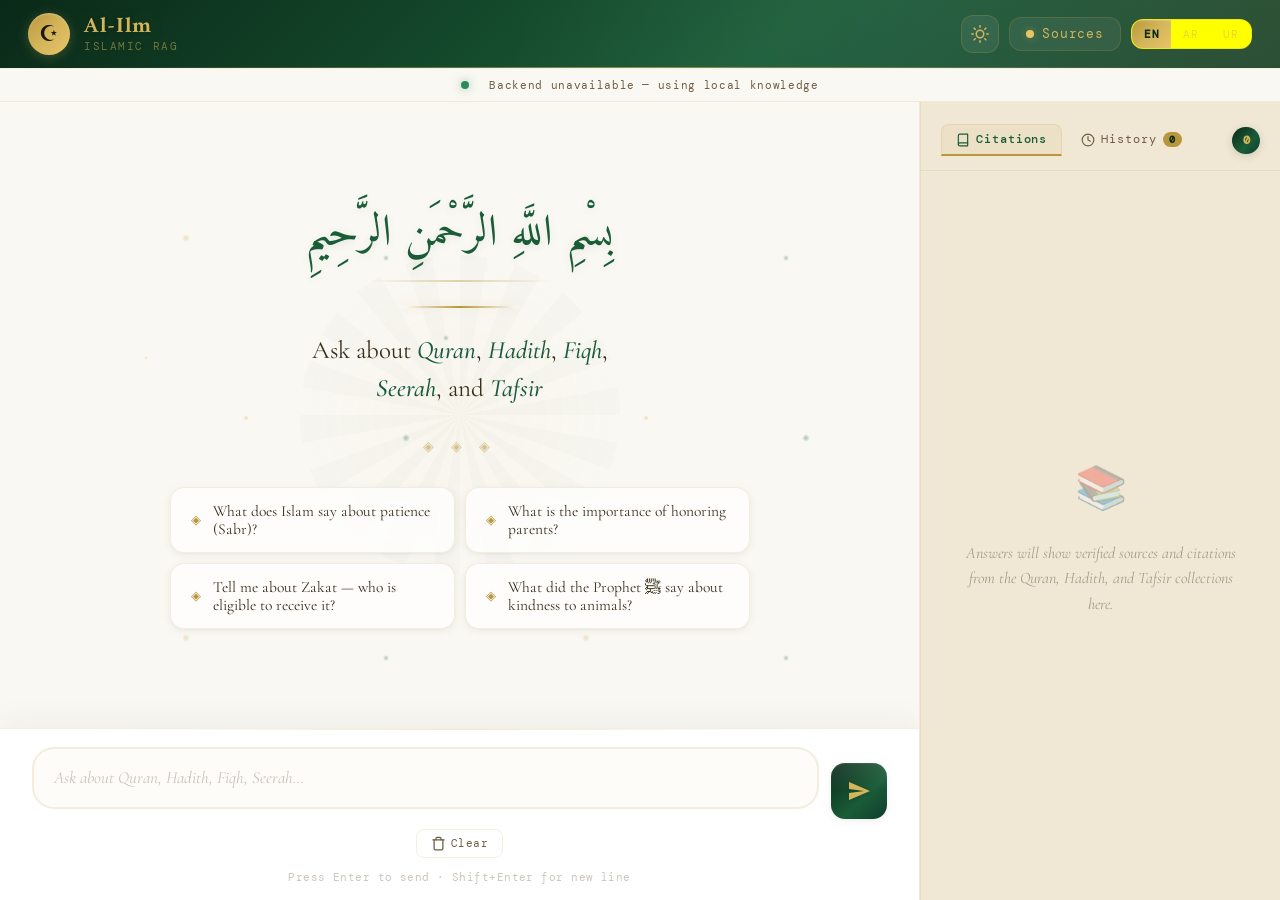
==== commit de79bee8: "Limit-rate issue solved" ====
--- a/frontend/index.html
+++ b/frontend/index.html
@@ -109,11 +109,6 @@
             <svg width="15" height="15" viewBox="0 0 24 24" fill="none" stroke="currentColor" stroke-width="2" stroke-linecap="round" stroke-linejoin="round"><polyline points="3 6 5 6 21 6"/><path d="M19 6v14a2 2 0 0 1-2 2H7a2 2 0 0 1-2-2V6m3 0V4a2 2 0 0 1 2-2h4a2 2 0 0 1 2 2v2"/></svg>
             Clear
           </button>
-          <label class="action-btn upload-btn" for="docUpload" title="Upload Islamic text">
-            <svg width="15" height="15" viewBox="0 0 24 24" fill="none" stroke="currentColor" stroke-width="2" stroke-linecap="round" stroke-linejoin="round"><path d="M21 15v4a2 2 0 0 1-2 2H5a2 2 0 0 1-2-2v-4"/><polyline points="17 8 12 3 7 8"/><line x1="12" y1="3" x2="12" y2="15"/></svg>
-            Upload
-          </label>
-          <input type="file" id="docUpload" accept=".pdf,.txt" style="display:none" onchange="uploadDocument(this)" />
         </div>
         <div class="input-hint" id="inputHint">Press Enter to send · Shift+Enter for new line</div>
       </div>
--- a/frontend/css/style.css
+++ b/frontend/css/style.css
@@ -1778,6 +1778,30 @@
   box-shadow: 0 0 8px rgba(26, 92, 56, 0.1);
 }
 
+.card-verified {
+  font-size: 11px;
+  font-weight: 600;
+  letter-spacing: 0.04em;
+  padding: 2px 8px;
+  border-radius: 999px;
+  white-space: nowrap;
+  background: rgba(26, 92, 56, 0.10);
+  color: var(--green-rich);
+  border: 1px solid rgba(26, 92, 56, 0.20);
+}
+
+.card-verified.pending {
+  background: rgba(120, 120, 120, 0.10);
+  color: var(--text-muted);
+  border-color: rgba(120, 120, 120, 0.25);
+}
+
+.card-verified.unverified {
+  background: rgba(180, 60, 30, 0.10);
+  color: #b53c1e;
+  border-color: rgba(180, 60, 30, 0.25);
+}
+
 .card-reference {
   font-family: var(--font-body);
   font-size: 15.5px;
